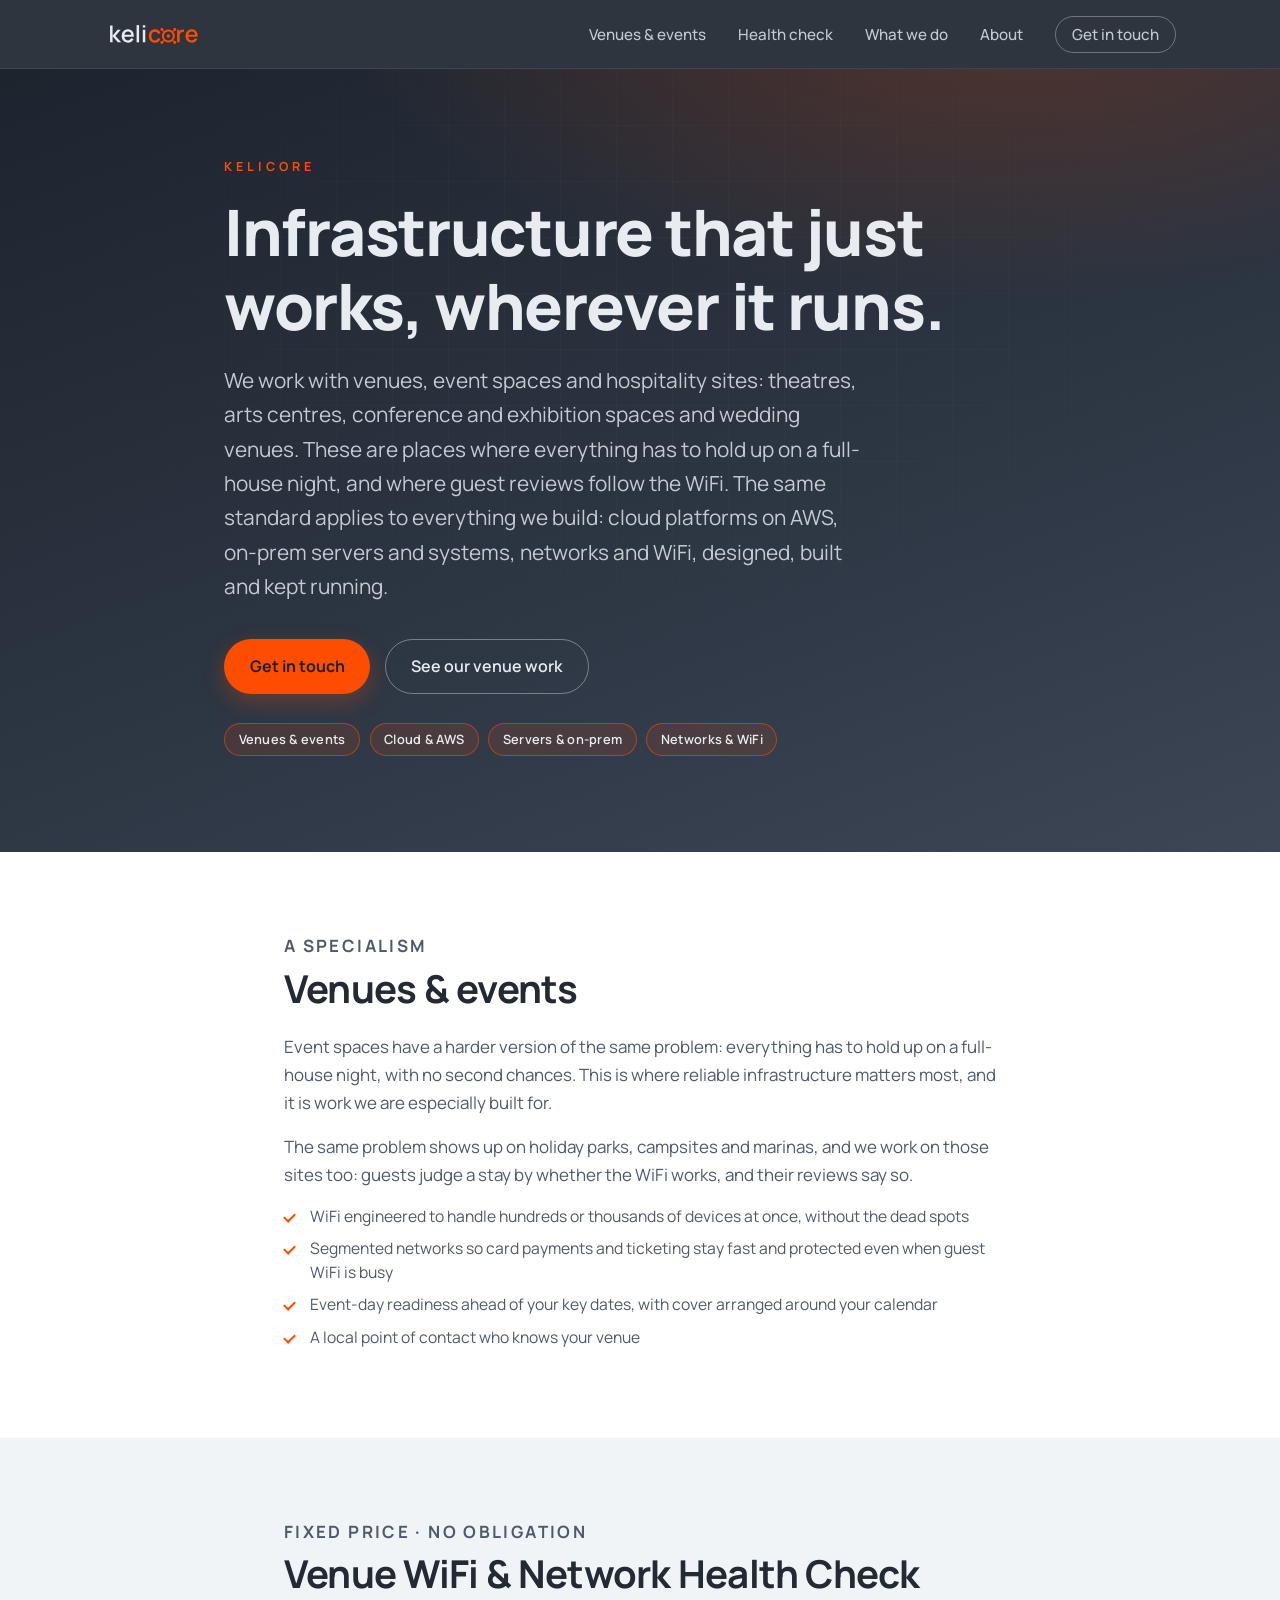
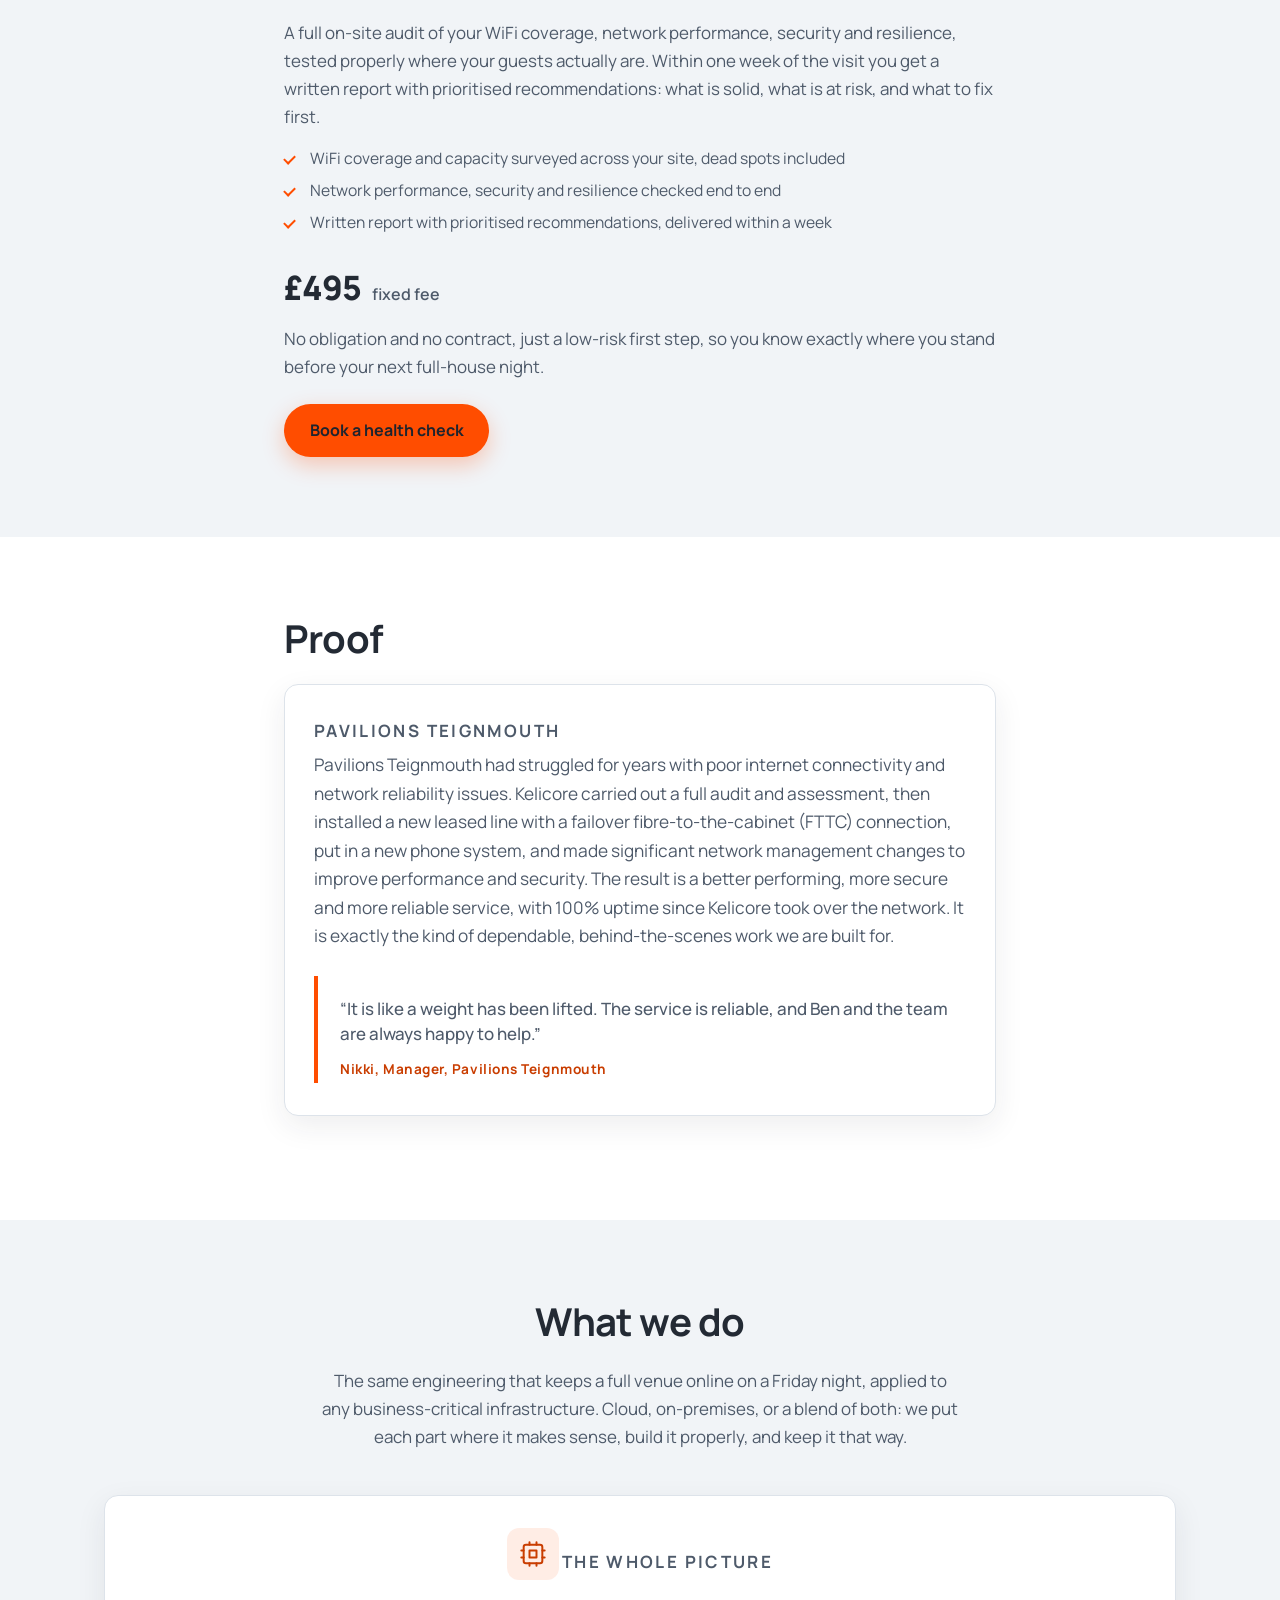
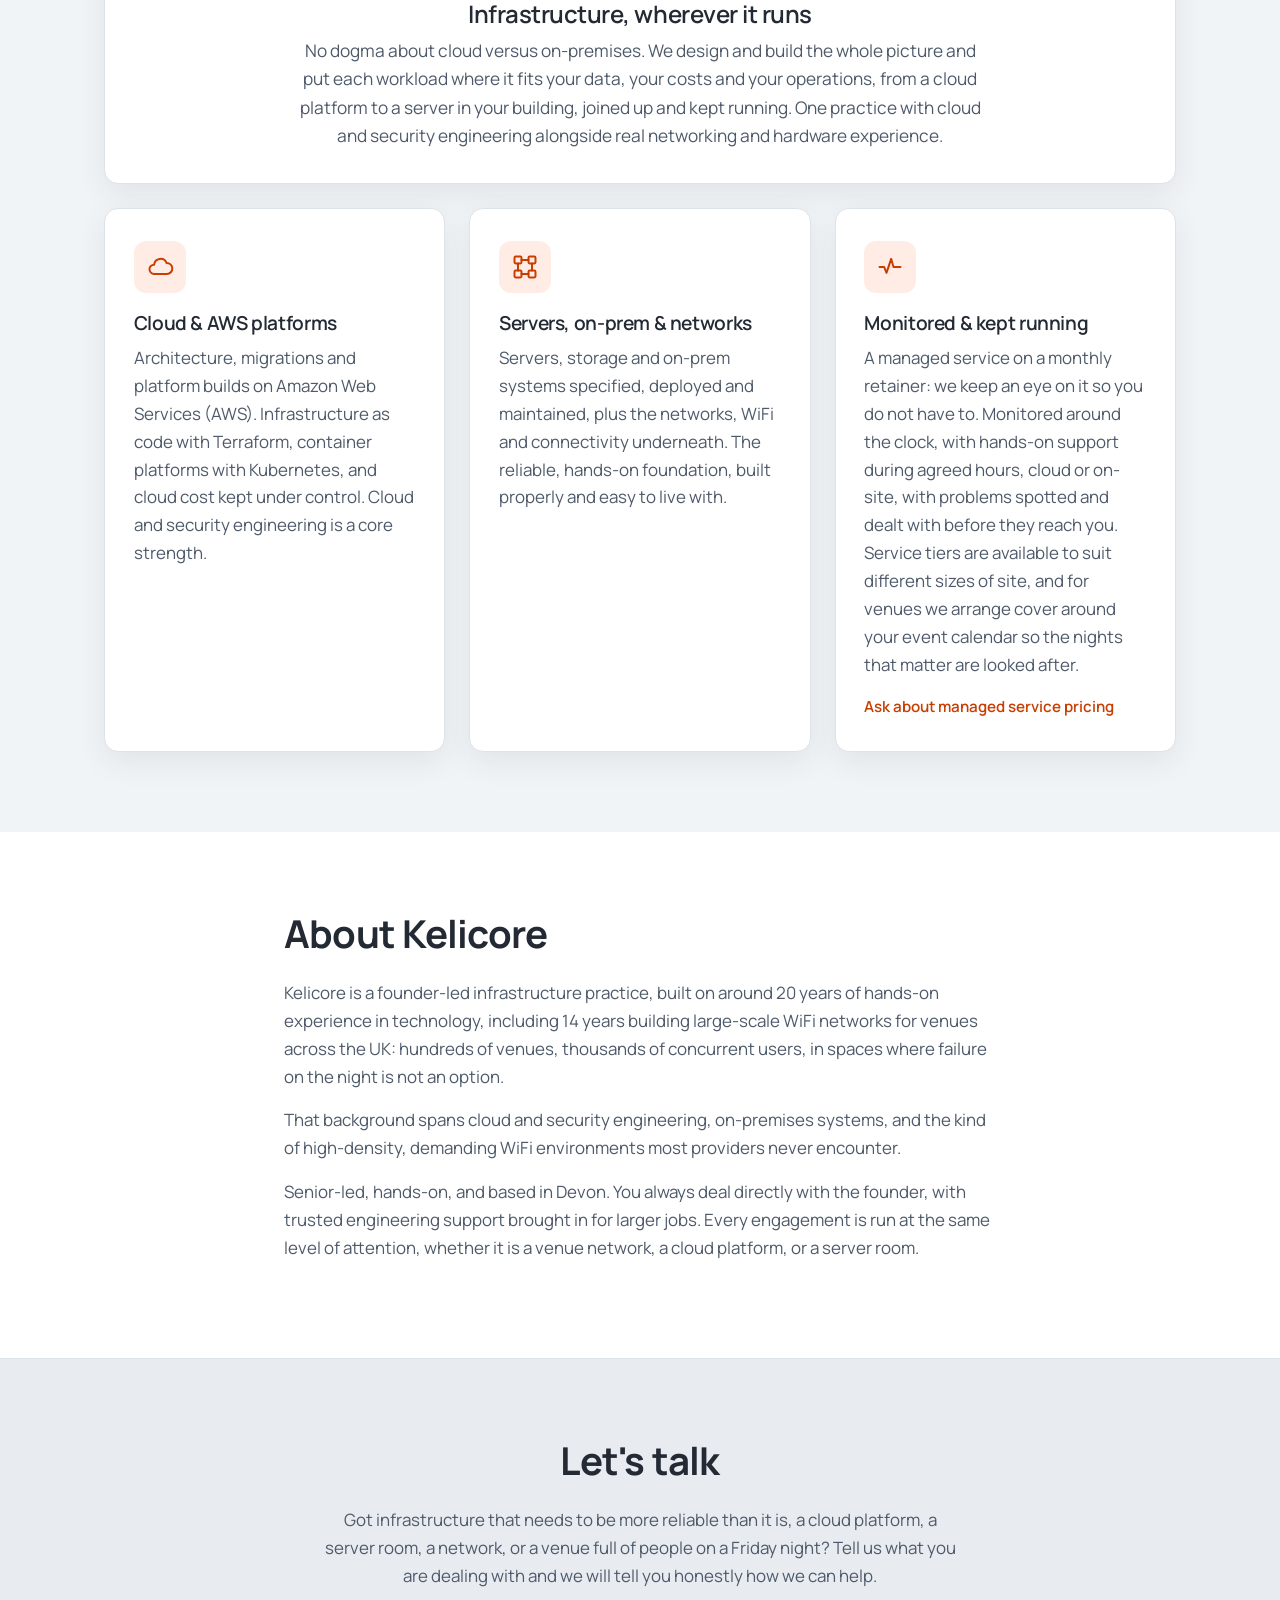
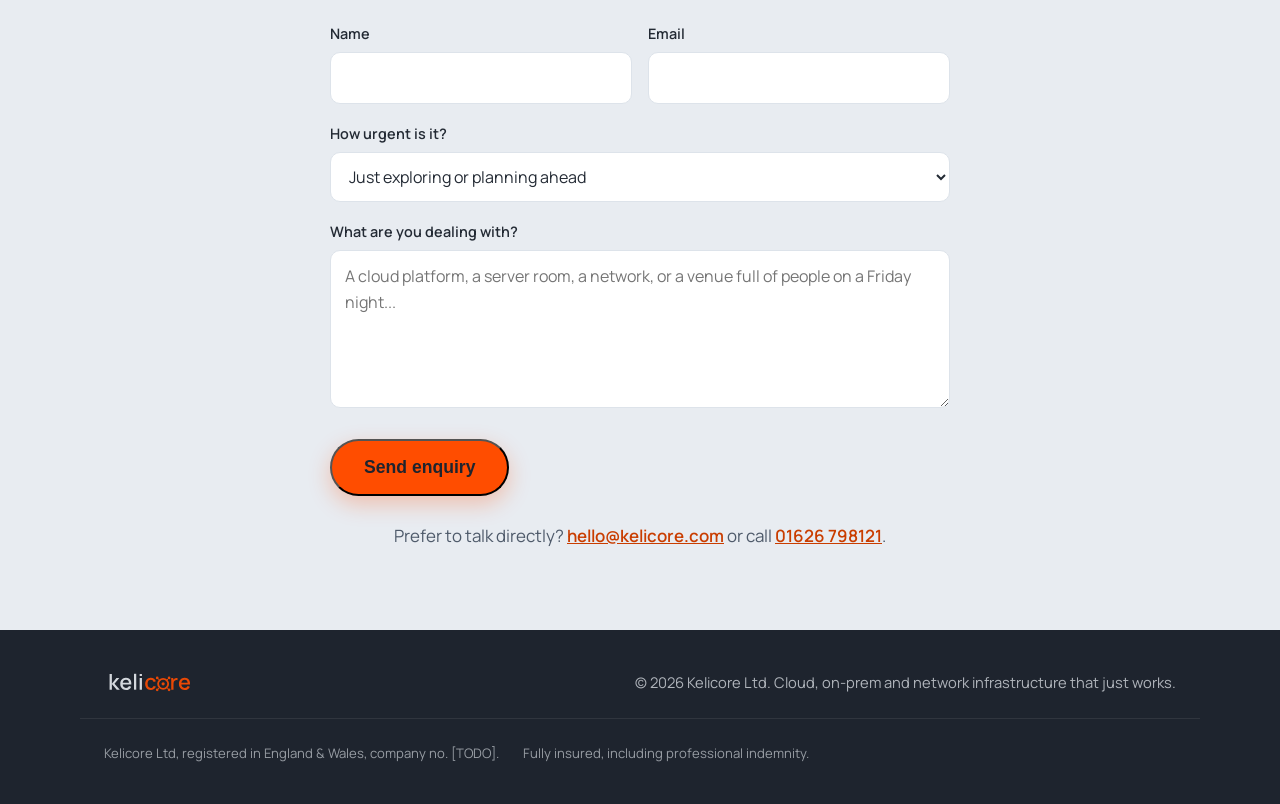
==== index.html @ 75970ab3 "Initial Kelicore site: rebranded port of cloudifinity.com Co-Authored-By: Claude Fable 5 <noreply@an" ====
<!DOCTYPE html>
<html lang="en">
<head>
  <meta charset="UTF-8">
  <meta name="viewport" content="width=device-width, initial-scale=1.0">
  <title>Kelicore | Infrastructure that just works</title>
  <meta name="description" content="Kelicore specialises in infrastructure for venues and event spaces. WiFi and networks that hold up on a full-house night. Fixed-price venue health check, £495. Cloud, AWS, on-prem and networks for any business. South West England.">

  <link rel="icon" href="favicon.ico" sizes="48x48">
  <link rel="icon" href="favicon-32.png" type="image/png" sizes="32x32">
  <link rel="icon" type="image/svg+xml" href="favicon.svg">
  <link rel="apple-touch-icon" href="apple-touch-icon-180.png">
  <link rel="canonical" href="https://kelicore.com/">

  <!-- Open Graph -->
  <meta property="og:type" content="website">
  <meta property="og:title" content="Kelicore | Infrastructure that just works">
  <meta property="og:description" content="Kelicore specialises in infrastructure for venues and event spaces. WiFi and networks that hold up on a full-house night. Fixed-price venue health check, £495. Cloud, AWS, on-prem and networks for any business. South West England.">
  <meta property="og:url" content="https://kelicore.com/">
  <meta property="og:image" content="https://kelicore.com/assets/og-image.png">
  <meta name="twitter:card" content="summary_large_image">
  <meta name="twitter:description" content="Kelicore specialises in infrastructure for venues and event spaces. WiFi and networks that hold up on a full-house night. Fixed-price venue health check, £495. Cloud, AWS, on-prem and networks for any business. South West England.">

  <!-- Fonts: Manrope is the brand typeface -->
  <link rel="preconnect" href="https://fonts.googleapis.com">
  <link rel="preconnect" href="https://fonts.gstatic.com" crossorigin>
  <link href="https://fonts.googleapis.com/css2?family=Manrope:wght@400;500;600;700;800&display=swap" rel="stylesheet">

  <link rel="stylesheet" href="styles.css">

  <!-- Structured data: helps search engines understand the business, its
       location, services and the Pavilions Teignmouth reference. -->
  <script type="application/ld+json">
  {
    "@context": "https://schema.org",
    "@type": "ProfessionalService",
    "@id": "https://kelicore.com/#business",
    "name": "Kelicore Ltd",
    "alternateName": "Kelicore",
    "url": "https://kelicore.com/",
    "logo": "https://kelicore.com/assets/logo-light-bg.svg",
    "image": "https://kelicore.com/assets/og-image.png",
    "description": "Independent, founder-led infrastructure practice specialising in venues and event spaces. The same engineering applied to any business-critical environment: cloud, AWS, on-premises, networks and WiFi.",
    "email": "hello@kelicore.com",
    "telephone": "+44 1626 798121",
    "address": {
      "@type": "PostalAddress",
      "addressRegion": "Devon",
      "addressCountry": "GB"
    },
    "areaServed": {
      "@type": "Place",
      "name": "South West England"
    },
    "knowsAbout": [
      "Venue and event infrastructure",
      "Amazon Web Services (AWS)",
      "Cloud infrastructure",
      "On-premises servers and systems",
      "Networks and WiFi",
      "Infrastructure monitoring"
    ],
    "hasOfferCatalog": {
      "@type": "OfferCatalog",
      "name": "Infrastructure services",
      "itemListElement": [
        { "@type": "Offer", "itemOffered": { "@type": "Service", "name": "Venue & event infrastructure" } },
        { "@type": "Offer", "price": "495", "priceCurrency": "GBP", "itemOffered": { "@type": "Service", "name": "Venue WiFi & Network Health Check" } },
        { "@type": "Offer", "itemOffered": { "@type": "Service", "name": "Cloud & AWS platforms" } },
        { "@type": "Offer", "itemOffered": { "@type": "Service", "name": "Servers, on-prem & networks" } },
        { "@type": "Offer", "itemOffered": { "@type": "Service", "name": "Monitoring & managed support" } }
      ]
    },
    "review": {
      "@type": "Review",
      "reviewBody": "It is like a weight has been lifted. The service is reliable, and Ben and the team are always happy to help.",
      "author": { "@type": "Person", "name": "Nikki" },
      "publisher": { "@type": "Organization", "name": "Pavilions Teignmouth" }
    }
  }
  </script>
</head>
<body>

  <header class="site-header" id="top">
    <nav class="nav container" aria-label="Primary">
      <a class="nav__brand" href="#top" aria-label="Kelicore home">
        <img src="assets/logo-dark-bg.svg" alt="Kelicore" class="nav__logo">
      </a>
      <button class="nav__toggle" aria-expanded="false" aria-controls="nav-menu" aria-label="Toggle menu">
        <span></span><span></span><span></span>
      </button>
      <ul class="nav__menu" id="nav-menu">
        <li><a href="#venues">Venues &amp; events</a></li>
        <li><a href="#healthcheck">Health check</a></li>
        <li><a href="#services">What we do</a></li>
        <li><a href="#about">About</a></li>
        <li><a href="#contact" class="nav__cta">Get in touch</a></li>
      </ul>
    </nav>
  </header>

  <main>

    <!-- Hero -->
    <section class="hero">
      <div class="hero__inner container">
        <p class="hero__eyebrow">Kelicore</p>
        <h1 class="hero__title">Infrastructure that just works, wherever it runs.</h1>
        <p class="hero__subtitle">
          We work with venues, event spaces and hospitality sites: theatres,
          arts centres, conference and exhibition spaces and wedding venues.
          These are places where everything has to hold up on a full-house
          night, and where guest reviews follow the WiFi. The same standard
          applies to everything we build: cloud platforms on AWS, on-prem
          servers and systems, networks and WiFi, designed, built and kept
          running.
        </p>
        <!-- TODO: BOOKING_URL: replace the primary CTA href with a booking link if you want one. Falls back to mailto for now. -->
        <div class="hero__actions">
          <a class="btn btn--primary" href="mailto:hello@kelicore.com?subject=Infrastructure%20enquiry">Get in touch</a>
          <a class="btn btn--ghost" href="#venues">See our venue work</a>
        </div>
        <ul class="hero__chips" aria-label="What we do">
          <li class="chip">Venues &amp; events</li>
          <li class="chip">Cloud &amp; AWS</li>
          <li class="chip">Servers &amp; on-prem</li>
          <li class="chip">Networks &amp; WiFi</li>
        </ul>
      </div>
    </section>

    <!-- Venues & events: a specialism -->
    <section class="section" id="venues">
      <div class="container section__narrow">
        <p class="card__tag">A specialism</p>
        <h2 class="section__title">Venues &amp; events</h2>
        <p>
          Event spaces have a harder version of the same problem: everything has
          to hold up on a full-house night, with no second chances. This is
          where reliable infrastructure matters most, and it is work we are
          especially built for.
        </p>
        <p>
          The same problem shows up on holiday parks, campsites and marinas,
          and we work on those sites too: guests judge a stay by whether the
          WiFi works, and their reviews say so.
        </p>
        <ul class="tier__list">
          <li>WiFi engineered to handle hundreds or thousands of devices at once, without the dead spots</li>
          <li>Segmented networks so card payments and ticketing stay fast and protected even when guest WiFi is busy</li>
          <li>Event-day readiness ahead of your key dates, with cover arranged around your calendar</li>
          <li>A local point of contact who knows your venue</li>
        </ul>
      </div>
    </section>

    <!-- Health check: fixed-price entry offer -->
    <section class="section section--tint" id="healthcheck">
      <div class="container section__narrow">
        <p class="card__tag">Fixed price &middot; No obligation</p>
        <h2 class="section__title">Venue WiFi &amp; Network Health Check</h2>
        <p>
          A full on-site audit of your WiFi coverage, network performance,
          security and resilience, tested properly where your guests actually
          are. Within one week of the visit you get a written report with
          prioritised recommendations: what is solid, what is at risk, and what
          to fix first.
        </p>
        <ul class="tier__list">
          <li>WiFi coverage and capacity surveyed across your site, dead spots included</li>
          <li>Network performance, security and resilience checked end to end</li>
          <li>Written report with prioritised recommendations, delivered within a week</li>
        </ul>
        <p class="healthcheck__price">&pound;495 <span>fixed fee</span></p>
        <p>
          No obligation and no contract, just a low-risk first step, so you
          know exactly where you stand before your next full-house night.
        </p>
        <a class="btn btn--primary" href="#contact" data-prefill="healthcheck">Book a health check</a>
      </div>
    </section>

    <!-- Proof -->
    <section class="section" id="proof">
      <div class="container section__narrow">
        <h2 class="section__title">Proof</h2>
        <article class="card card--feature">
          <p class="card__tag">Pavilions Teignmouth</p>
          <p class="card__body">
            Pavilions Teignmouth had struggled for years with poor internet
            connectivity and network reliability issues. Kelicore carried out
            a full audit and assessment, then installed a new leased line with a
            failover fibre-to-the-cabinet (FTTC) connection, put in a new phone
            system, and made significant network management changes to improve
            performance and security. The result is a better performing, more
            secure and more reliable service, with 100% uptime since
            Kelicore took over the network. It is exactly the kind of
            dependable, behind-the-scenes work we are built for.
          </p>
          <blockquote class="quote">
            <p class="quote__text">
              &ldquo;It is like a weight has been lifted. The service is reliable,
              and Ben and the team are always happy to help.&rdquo;
            </p>
            <footer class="quote__cite">Nikki, Manager, Pavilions Teignmouth</footer>
          </blockquote>
        </article>
      </div>
    </section>

    <!-- What we do -->
    <section class="section section--tint" id="services">
      <div class="container">
        <h2 class="section__title section__title--center">What we do</h2>
        <p class="section__lead">
          The same engineering that keeps a full venue online on a Friday night,
          applied to any business-critical infrastructure. Cloud, on-premises, or
          a blend of both: we put each part where it makes sense, build it
          properly, and keep it that way.
        </p>

        <article class="card card--feature">
          <div class="card__icon" aria-hidden="true">
            <svg viewBox="0 0 24 24" fill="none" stroke="currentColor" stroke-width="1.7" stroke-linecap="round" stroke-linejoin="round"><rect x="4" y="4" width="16" height="16" rx="2"/><path d="M9 9h6v6H9z"/><path d="M9 2v2M15 2v2M9 20v2M15 20v2M2 9h2M2 15h2M20 9h2M20 15h2"/></svg>
          </div>
          <p class="card__tag">The whole picture</p>
          <h3 class="card__title">Infrastructure, wherever it runs</h3>
          <p class="card__body">
            No dogma about cloud versus on-premises. We design and build the whole
            picture and put each workload where it fits your data, your costs and
            your operations, from a cloud platform to a server in your building,
            joined up and kept running. One practice with cloud and security
            engineering alongside real networking and hardware experience.
          </p>
        </article>

        <div class="cards cards--three">
          <article class="card">
            <div class="card__icon" aria-hidden="true">
              <svg viewBox="0 0 24 24" fill="none" stroke="currentColor" stroke-width="1.7" stroke-linecap="round" stroke-linejoin="round"><path d="M7 18a4 4 0 0 1 0-8 5.5 5.5 0 0 1 10.6-1.5A3.75 3.75 0 0 1 18 18H7Z"/></svg>
            </div>
            <h3 class="card__title">Cloud &amp; AWS platforms</h3>
            <p class="card__body">
              Architecture, migrations and platform builds on Amazon Web Services
              (AWS). Infrastructure as code with Terraform, container platforms
              with Kubernetes, and cloud cost kept under control. Cloud and
              security engineering is a core strength.
            </p>
          </article>

          <article class="card">
            <div class="card__icon" aria-hidden="true">
              <svg viewBox="0 0 24 24" fill="none" stroke="currentColor" stroke-width="1.7" stroke-linecap="round" stroke-linejoin="round"><rect x="3" y="3" width="6" height="6" rx="1"/><rect x="15" y="15" width="6" height="6" rx="1"/><rect x="15" y="3" width="6" height="6" rx="1"/><rect x="3" y="15" width="6" height="6" rx="1"/><path d="M9 6h6M6 9v6M18 9v6M9 18h6"/></svg>
            </div>
            <h3 class="card__title">Servers, on-prem &amp; networks</h3>
            <p class="card__body">
              Servers, storage and on-prem systems specified, deployed and
              maintained, plus the networks, WiFi and connectivity
              underneath. The reliable, hands-on foundation, built properly and
              easy to live with.
            </p>
          </article>

          <article class="card">
            <div class="card__icon" aria-hidden="true">
              <svg viewBox="0 0 24 24" fill="none" stroke="currentColor" stroke-width="1.7" stroke-linecap="round" stroke-linejoin="round"><path d="M3 12h4l2 5 4-12 2 7h6"/></svg>
            </div>
            <h3 class="card__title">Monitored &amp; kept running</h3>
            <p class="card__body">
              A managed service on a monthly retainer: we keep an eye on it so
              you do not have to. Monitored around the clock, with hands-on
              support during agreed hours, cloud or on-site, with problems
              spotted and dealt with before they reach you. Service tiers are
              available to suit different sizes of site, and for venues we
              arrange cover around your event calendar so the nights that
              matter are looked after.
            </p>
            <a class="card__link" href="#contact">Ask about managed service pricing</a>
          </article>
        </div>
      </div>
    </section>

    <!-- About -->
    <section class="section" id="about">
      <div class="container section__narrow">
        <h2 class="section__title">About Kelicore</h2>
        <p>
          Kelicore is a founder-led infrastructure practice, built on around
          20 years of hands-on experience in technology, including 14 years
          building large-scale WiFi networks for venues across the UK: hundreds
          of venues, thousands of concurrent users, in spaces where failure on
          the night is not an option.
        </p>
        <p>
          That background spans cloud and security engineering, on-premises
          systems, and the kind of high-density, demanding WiFi environments most
          providers never encounter.
        </p>
        <p>
          Senior-led, hands-on, and based in Devon. You always deal directly
          with the founder, with trusted engineering support brought in for
          larger jobs. Every engagement is run at the same level of attention,
          whether it is a venue network, a cloud platform, or a server room.
        </p>
      </div>
    </section>

    <!-- Contact -->
    <section class="section section--contact" id="contact">
      <div class="container section__narrow section__narrow--center">
        <h2 class="section__title section__title--center">Let's talk</h2>
        <p class="section__lead">
          Got infrastructure that needs to be more reliable than it is, a cloud
          platform, a server room, a network, or a venue full of people on a
          Friday night? Tell us what you are dealing with and we will tell you
          honestly how we can help.
        </p>
        <!-- Web3Forms access key (public by design; it only permits submissions,
             the domain lock in the Web3Forms dashboard prevents abuse). -->
        <!-- TODO: WEB3FORMS_KEY: this key is domain-locked to cloudifinity.com.
             Create a new access key for kelicore.com (or add the domain to the
             existing key) in the Web3Forms dashboard before launch, then
             replace the value below. -->
        <form class="contact-form" action="https://api.web3forms.com/submit" method="POST">
          <input type="hidden" name="access_key" value="3d0f3ae3-8af6-45b0-99b5-92fe1067adc7">
          <input type="hidden" name="subject" value="New enquiry from kelicore.com">
          <input type="hidden" name="from_name" value="Kelicore website">
          <!-- Honeypot: bots fill this, humans never see it -->
          <input type="checkbox" name="botcheck" tabindex="-1" autocomplete="off" style="display:none" aria-hidden="true">

          <div class="form__row">
            <div class="form__field">
              <label for="name">Name</label>
              <input type="text" id="name" name="name" required autocomplete="name">
            </div>
            <div class="form__field">
              <label for="email">Email</label>
              <input type="email" id="email" name="email" required autocomplete="email">
            </div>
          </div>

          <div class="form__field">
            <label for="urgency">How urgent is it?</label>
            <select id="urgency" name="urgency">
              <option>Just exploring or planning ahead</option>
              <option>Something to sort out soon</option>
              <option>Live problem, need help now</option>
            </select>
          </div>

          <div class="form__field">
            <label for="message">What are you dealing with?</label>
            <textarea id="message" name="message" rows="5" required placeholder="A cloud platform, a server room, a network, or a venue full of people on a Friday night..."></textarea>
          </div>

          <button type="submit" class="btn btn--primary btn--lg">Send enquiry</button>
          <p class="form__status" role="status" aria-live="polite"></p>
        </form>

        <!-- Shown in place of the form once a message sends successfully -->
        <div class="form-success" hidden>
          <div class="form-success__icon" aria-hidden="true">
            <svg viewBox="0 0 24 24" fill="none" stroke="currentColor" stroke-width="2" stroke-linecap="round" stroke-linejoin="round"><path d="M20 6 9 17l-5-5"/></svg>
          </div>
          <h3 class="form-success__title">Thanks, message received.</h3>
          <p class="form-success__text">
            Your enquiry is with us and we will get back to you shortly.
            If it cannot wait, call <a href="tel:+441626798121">01626 798121</a>.
          </p>
        </div>

        <p class="contact-alt">
          Prefer to talk directly?
          <a href="mailto:hello@kelicore.com">hello@kelicore.com</a>
          or call <a href="tel:+441626798121">01626 798121</a>.
        </p>
      </div>
    </section>

  </main>

  <footer class="footer">
    <div class="container footer__inner">
      <img src="assets/logo-dark-bg.svg" alt="Kelicore" class="footer__logo">
      <p class="footer__meta">
        &copy; <span id="year">2026</span> Kelicore Ltd. Cloud, on-prem and
        network infrastructure that just works.
      </p>
    </div>
    <div class="container footer__trust">
      <!-- TODO: COMPANY_NUMBER: replace with the Kelicore Ltd company number once registered. -->
      <span>Kelicore Ltd, registered in England &amp; Wales, company no. [TODO].</span>
      <!-- TODO: INSURANCE_WORDING: confirm professional indemnity wording / cover amount. -->
      <span>Fully insured, including professional indemnity.</span>
      <!-- TODO: add a Cyber Essentials line here once the certification is held, e.g. "Cyber Essentials certified." -->
    </div>
  </footer>

  <script>
    // Footer year
    document.getElementById('year').textContent = new Date().getFullYear();

    // Mobile nav toggle
    var toggle = document.querySelector('.nav__toggle');
    var menu = document.getElementById('nav-menu');
    toggle.addEventListener('click', function () {
      var open = menu.classList.toggle('is-open');
      toggle.setAttribute('aria-expanded', String(open));
    });
    // Close menu when a link is tapped (mobile)
    menu.addEventListener('click', function (e) {
      if (e.target.tagName === 'A') {
        menu.classList.remove('is-open');
        toggle.setAttribute('aria-expanded', 'false');
      }
    });

    // Contact form: submit to Web3Forms via fetch so we can show an inline
    // success message. Without JS the form still posts natively and works.
    var form = document.querySelector('.contact-form');
    if (form) {
      // Health check CTA: pre-fill the contact form so the enquiry arrives
      // tagged as a booking. Without JS the button still jumps to the form.
      var prefillLinks = document.querySelectorAll('[data-prefill="healthcheck"]');
      Array.prototype.forEach.call(prefillLinks, function (link) {
        link.addEventListener('click', function () {
          form.querySelector('input[name="subject"]').value = 'Health check booking';
          var message = form.querySelector('#message');
          if (message && !message.value) {
            message.value = 'I would like to book a Venue WiFi & Network Health Check.';
          }
        });
      });

      // Note: do not name this "status". A global "var status" aliases the
      // special window.status property, which coerces to a string and silently
      // discards the element, so no messages would ever show.
      var statusEl = form.querySelector('.form__status');
      var showError = function (msg) {
        statusEl.className = 'form__status is-error';
        statusEl.textContent = msg || 'Something went wrong. Please email hello@kelicore.com.';
      };
      form.addEventListener('submit', function (e) {
        e.preventDefault();
        var submitBtn = form.querySelector('button[type="submit"]');
        submitBtn.disabled = true;
        statusEl.className = 'form__status is-sending';
        statusEl.textContent = 'Sending...';
        fetch('https://api.web3forms.com/submit', {
          method: 'POST',
          headers: { 'Accept': 'application/json' },
          body: new FormData(form)
        })
          .then(function (res) {
            return res.json().then(function (json) { return { ok: res.ok, json: json }; });
          })
          .then(function (r) {
            if (r.ok && r.json && r.json.success) {
              form.reset();
              // Swap the form out for a clear confirmation panel
              form.hidden = true;
              statusEl.textContent = '';
              var success = document.querySelector('.form-success');
              success.hidden = false;
              success.scrollIntoView({ behavior: 'smooth', block: 'center' });
            } else {
              showError(r.json && r.json.message);
            }
          })
          .catch(function () { showError(); })
          .then(function () { submitBtn.disabled = false; });
      });
    }
  </script>

</body>
</html>
---- styles.css ----
/* ==========================================================================
   Kelicore landing page
   Brand palette: orange #FF4D00, slate #3C4655, light #E8ECF1 (see logo bundle)
   ========================================================================== */

:root {
  --accent: #ff4d00;
  /* Darker orange for text and icons on light backgrounds: #FF4D00 on white
     fails WCAG AA for small text, this shade passes. */
  --accent-deep: #c93d00;
  --slate: #3c4655;
  --hero-dark-1: #1e242e;
  --hero-dark-2: #2c3542;
  --hero-dark-3: #3c4655;
  --ink: #232a34;
  --ink-soft: #4e5a6a;
  --off-white: #e8ecf1;
  --white: #ffffff;
  --line: #dde3ea;
  --tint: #f1f4f7;

  --maxw: 1120px;
  --radius: 14px;
  --shadow: 0 10px 30px rgba(35, 42, 52, 0.08);
  --shadow-hover: 0 16px 40px rgba(35, 42, 52, 0.14);

  --font: 'Manrope', -apple-system, BlinkMacSystemFont, 'Segoe UI', Roboto,
    Helvetica, Arial, sans-serif;
}

* { box-sizing: border-box; }

html { scroll-behavior: smooth; }

body {
  margin: 0;
  font-family: var(--font);
  color: var(--ink);
  background: var(--white);
  line-height: 1.65;
  -webkit-font-smoothing: antialiased;
  text-rendering: optimizeLegibility;
}

h1, h2, h3 { line-height: 1.15; margin: 0; letter-spacing: -0.02em; }
p { margin: 0 0 1rem; }
a { color: inherit; }

.container {
  width: 100%;
  max-width: var(--maxw);
  margin: 0 auto;
  padding: 0 1.5rem;
}

/* Accessible focus states */
a:focus-visible,
button:focus-visible,
.btn:focus-visible {
  outline: 3px solid var(--accent);
  outline-offset: 3px;
  border-radius: 6px;
}

/* --------------------------------------------------------------------------
   Header / nav
   -------------------------------------------------------------------------- */
.site-header {
  position: sticky;
  top: 0;
  z-index: 50;
  background: rgba(30, 36, 46, 0.92);
  backdrop-filter: saturate(140%) blur(8px);
  border-bottom: 1px solid rgba(255, 255, 255, 0.08);
}

.nav {
  display: flex;
  align-items: center;
  justify-content: space-between;
  height: 68px;
}

.nav__brand { display: inline-flex; align-items: center; }
.nav__logo { height: 26px; width: auto; display: block; }

.nav__menu {
  list-style: none;
  display: flex;
  align-items: center;
  gap: 2rem;
  margin: 0;
  padding: 0;
}

.nav__menu a {
  text-decoration: none;
  color: rgba(232, 236, 241, 0.82);
  font-weight: 500;
  font-size: 0.95rem;
  transition: color 0.15s ease;
}
.nav__menu a:hover { color: var(--white); }

.nav__cta {
  border: 1px solid rgba(232, 236, 241, 0.35);
  padding: 0.45rem 1rem;
  border-radius: 999px;
}
.nav__cta:hover {
  background: var(--accent);
  color: var(--hero-dark-1) !important;
  border-color: var(--accent);
}

.nav__toggle {
  display: none;
  flex-direction: column;
  justify-content: center;
  gap: 5px;
  width: 42px;
  height: 42px;
  background: none;
  border: 0;
  cursor: pointer;
  padding: 0;
}
.nav__toggle span {
  display: block;
  height: 2px;
  width: 22px;
  margin: 0 auto;
  background: var(--off-white);
  border-radius: 2px;
  transition: transform 0.2s ease, opacity 0.2s ease;
}

/* --------------------------------------------------------------------------
   Hero
   -------------------------------------------------------------------------- */
.hero {
  position: relative;
  color: var(--off-white);
  background:
    radial-gradient(1100px 520px at 78% -10%, rgba(255, 77, 0, 0.22), transparent 60%),
    linear-gradient(160deg, var(--hero-dark-1) 0%, var(--hero-dark-2) 55%, var(--hero-dark-3) 100%);
  overflow: hidden;
}
.hero::after {
  /* subtle engineering-grid texture */
  content: "";
  position: absolute;
  inset: 0;
  background:
    linear-gradient(rgba(255,255,255,0.03) 1px, transparent 1px) 0 0 / 100% 56px,
    linear-gradient(90deg, rgba(255,255,255,0.03) 1px, transparent 1px) 0 0 / 56px 100%;
  -webkit-mask-image: radial-gradient(70% 70% at 50% 30%, #000 0%, transparent 75%);
  mask-image: radial-gradient(70% 70% at 50% 30%, #000 0%, transparent 75%);
  pointer-events: none;
}

.hero__inner {
  position: relative;
  z-index: 1;
  padding: 5.5rem 1.5rem 6rem;
  max-width: 880px;
}

.hero__eyebrow {
  text-transform: uppercase;
  letter-spacing: 0.32em;
  font-size: 0.78rem;
  font-weight: 700;
  color: var(--accent);
  margin: 0 0 1.1rem;
}

.hero__title {
  font-size: clamp(2.2rem, 6vw, 4rem);
  font-weight: 800;
  margin-bottom: 1.3rem;
}

.hero__subtitle {
  font-size: clamp(1.05rem, 2.2vw, 1.3rem);
  color: rgba(232, 236, 241, 0.82);
  max-width: 640px;
  margin-bottom: 2.2rem;
}

.hero__actions { display: flex; flex-wrap: wrap; gap: 0.9rem; }
.hero__actions--center { justify-content: center; }

/* Chips under the hero CTA */
.hero__chips {
  list-style: none;
  display: flex;
  flex-wrap: wrap;
  gap: 0.6rem;
  margin: 1.8rem 0 0;
  padding: 0;
}
.chip {
  font-size: 0.8rem;
  font-weight: 600;
  letter-spacing: 0.02em;
  color: var(--off-white);
  padding: 0.32rem 0.85rem;
  border: 1px solid rgba(255, 77, 0, 0.55);
  border-radius: 999px;
  background: rgba(255, 77, 0, 0.12);
}

/* --------------------------------------------------------------------------
   Buttons
   -------------------------------------------------------------------------- */
.btn {
  display: inline-flex;
  align-items: center;
  justify-content: center;
  font-weight: 600;
  font-size: 1rem;
  text-decoration: none;
  padding: 0.85rem 1.6rem;
  border-radius: 999px;
  transition: transform 0.15s ease, background 0.15s ease, box-shadow 0.15s ease;
  cursor: pointer;
}
.btn--primary {
  /* Dark slate text on brand orange: white-on-orange fails WCAG AA */
  background: var(--accent);
  color: var(--hero-dark-1);
  font-weight: 700;
  box-shadow: 0 8px 22px rgba(255, 77, 0, 0.28);
}
.btn--primary:hover { transform: translateY(-2px); background: #ff6322; box-shadow: 0 12px 28px rgba(255, 77, 0, 0.34); }
.btn--ghost {
  background: transparent;
  color: var(--off-white);
  border: 1px solid rgba(232, 236, 241, 0.4);
}
.btn--ghost:hover { background: rgba(232, 236, 241, 0.1); transform: translateY(-2px); }
.btn--lg { padding: 1rem 2rem; font-size: 1.1rem; }

/* --------------------------------------------------------------------------
   Sections
   -------------------------------------------------------------------------- */
.section { padding: 5rem 0; }
.section--tint { background: var(--tint); }

.section__narrow { max-width: 760px; }
.section__narrow--center { margin-inline: auto; text-align: center; }

.section__title {
  font-size: clamp(1.7rem, 3.6vw, 2.4rem);
  font-weight: 700;
  margin-bottom: 1.4rem;
}
.section__title--center { text-align: center; }

.section__lead {
  font-size: 1.15rem;
  color: var(--ink-soft);
  max-width: 640px;
  margin: 0 auto 2.8rem;
  text-align: center;
}

.section p { color: var(--ink-soft); font-size: 1.06rem; }
.section__narrow p { color: var(--ink-soft); }

/* --------------------------------------------------------------------------
   Service cards
   -------------------------------------------------------------------------- */
.cards {
  display: grid;
  grid-template-columns: repeat(2, 1fr);
  gap: 1.5rem;
}
.cards--three { grid-template-columns: repeat(3, 1fr); }

/* Featured lead card */
.card--feature {
  margin-bottom: 1.5rem;
  padding: 2.4rem 2.2rem;
  border-top: 4px solid var(--accent);
}
.card--feature .card__title { font-size: 1.5rem; }
.card--feature .card__body { font-size: 1.08rem; max-width: 62ch; }

/* The services feature card is full-width, so centre its content, otherwise the
   width-capped body sits against the left edge and leaves a lopsided empty gap. */
#services .card--feature { text-align: center; }
#services .card--feature .card__body { margin-inline: auto; }

.card__tag {
  display: inline-block;
  margin: 0 0 0.4rem;
  font-size: 0.72rem;
  font-weight: 700;
  letter-spacing: 0.14em;
  text-transform: uppercase;
  color: var(--accent-deep);
}

.card {
  background: var(--white);
  border: 1px solid var(--line);
  border-radius: var(--radius);
  padding: 2rem 1.8rem;
  box-shadow: var(--shadow);
  transition: transform 0.18s ease, box-shadow 0.18s ease, border-color 0.18s ease;
}
.card:hover {
  transform: translateY(-4px);
  box-shadow: var(--shadow-hover);
  border-color: var(--accent);
}

.card__icon {
  width: 52px;
  height: 52px;
  display: inline-flex;
  align-items: center;
  justify-content: center;
  border-radius: 12px;
  background: rgba(255, 77, 0, 0.1);
  color: var(--accent-deep);
  margin-bottom: 1.2rem;
}
.card__icon svg { width: 28px; height: 28px; }

.card__title { font-size: 1.2rem; font-weight: 600; margin-bottom: 0.6rem; }
.card__body { color: var(--ink-soft); font-size: 1rem; margin: 0; }

/* Testimonial pull-quote, e.g. inside the Pavilions proof card. */
.quote {
  margin: 1.6rem 0 0;
  padding: 1.2rem 0 0.2rem 1.4rem;
  border-left: 4px solid var(--accent);
}
.quote__text {
  margin: 0 0 0.7rem;
  font-size: 1.18rem;
  line-height: 1.5;
  font-weight: 500;
  color: var(--ink);
}
.quote__cite {
  font-size: 0.85rem;
  font-weight: 700;
  letter-spacing: 0.04em;
  color: var(--accent-deep);
}

.card__link {
  display: inline-block;
  margin-top: 0.9rem;
  color: var(--accent-deep);
  font-weight: 600;
  font-size: 0.95rem;
  text-decoration: none;
}
.card__link:hover { text-decoration: underline; }

/* Recommended tier: same accent treatment as the feature card */
.card--recommended { border-top: 4px solid var(--accent); }

/* Managed tier checklists */
.tier__list {
  list-style: none;
  margin: 1rem 0 0;
  padding: 0;
}
.tier__list li {
  position: relative;
  padding-left: 1.6rem;
  margin-bottom: 0.55rem;
  color: var(--ink-soft);
  font-size: 0.98rem;
  line-height: 1.5;
}
.tier__list li::before {
  content: "";
  position: absolute;
  left: 0;
  top: 0.5rem;
  width: 0.55rem;
  height: 0.3rem;
  border-left: 2px solid var(--accent);
  border-bottom: 2px solid var(--accent);
  transform: rotate(-45deg);
}
.managed__note {
  text-align: center;
  margin: 2rem 0 0;
  font-size: 0.95rem;
  color: var(--ink-soft);
}

/* --------------------------------------------------------------------------
   Health check: fixed-price entry offer
   -------------------------------------------------------------------------- */
/* The id keeps this ahead of the generic `.section p` colour/size rules */
#healthcheck .healthcheck__price {
  font-size: 2.1rem;
  font-weight: 800;
  letter-spacing: -0.02em;
  margin: 1.6rem 0 0.6rem;
  color: var(--ink);
}
.healthcheck__price span {
  font-size: 1rem;
  font-weight: 600;
  letter-spacing: 0;
  color: var(--ink-soft);
  margin-left: 0.3rem;
}
#healthcheck .btn--primary { margin-top: 0.4rem; }

/* --------------------------------------------------------------------------
   Contact
   -------------------------------------------------------------------------- */
.section--contact { background: var(--off-white); border-top: 1px solid var(--line); }
.section--contact .section__lead { margin-bottom: 2rem; }
/* Ghost button sits on a light background here, so darken it for contrast */
.section--contact .btn--ghost {
  color: var(--ink);
  border-color: rgba(35, 42, 52, 0.25);
}
.section--contact .btn--ghost:hover { background: rgba(35, 42, 52, 0.06); }

/* Contact form */
.contact-form {
  text-align: left;
  max-width: 620px;
  margin: 0 auto;
}
.form__row {
  display: flex;
  gap: 1rem;
}
.form__row .form__field { flex: 1; }
.form__field { margin-bottom: 1.1rem; }
.form__field label {
  display: block;
  margin-bottom: 0.4rem;
  font-size: 0.9rem;
  font-weight: 600;
  color: var(--ink);
}
.form__field input,
.form__field select,
.form__field textarea {
  width: 100%;
  padding: 0.75rem 0.9rem;
  font: inherit;
  color: var(--ink);
  background: var(--white);
  border: 1px solid var(--line);
  border-radius: 10px;
  transition: border-color 0.15s ease, box-shadow 0.15s ease;
}
.form__field textarea { resize: vertical; }
.form__field input:focus,
.form__field select:focus,
.form__field textarea:focus {
  outline: none;
  border-color: var(--accent);
  box-shadow: 0 0 0 3px rgba(255, 77, 0, 0.18);
}
.contact-form .btn { margin-top: 0.4rem; }
.form__status {
  margin: 1rem 0 0;
  font-size: 0.95rem;
  font-weight: 500;
}
.form__status:empty { display: none; }
.form__status.is-success { color: #1f7a4d; }
.form__status.is-error { color: #b3261e; }
.form__status.is-sending { color: var(--ink-soft); }
/* Confirmation panel shown after a successful submit */
.form-success {
  max-width: 620px;
  margin: 0 auto;
  padding: 2.4rem 2rem;
  text-align: center;
  background: var(--white);
  border: 1px solid var(--line);
  border-radius: var(--radius);
  box-shadow: var(--shadow);
}
.form-success__icon {
  width: 60px;
  height: 60px;
  margin: 0 auto 1.1rem;
  display: inline-flex;
  align-items: center;
  justify-content: center;
  border-radius: 50%;
  background: rgba(31, 122, 77, 0.12);
  color: #1f7a4d;
}
.form-success__icon svg { width: 32px; height: 32px; }
.form-success__title { font-size: 1.35rem; font-weight: 700; margin: 0 0 0.5rem; }
.form-success__text {
  margin: 0;
  color: var(--ink-soft);
  font-size: 1.02rem;
  line-height: 1.55;
}
.form-success__text a { color: var(--accent-deep); font-weight: 600; }

.contact-alt {
  margin: 1.6rem 0 0;
  font-size: 0.95rem;
  color: var(--ink-soft);
}
.contact-alt a { color: var(--accent-deep); font-weight: 600; }

@media (max-width: 560px) {
  .form__row { flex-direction: column; gap: 0; }
}

/* --------------------------------------------------------------------------
   Footer
   -------------------------------------------------------------------------- */
.footer {
  background: var(--hero-dark-1);
  color: rgba(232, 236, 241, 0.72);
  padding: 2.5rem 0;
}
.footer__inner {
  display: flex;
  align-items: center;
  justify-content: space-between;
  gap: 1rem;
  flex-wrap: wrap;
}
.footer__logo { height: 24px; width: auto; opacity: 0.9; }
.footer__meta { margin: 0; font-size: 0.92rem; }

/* Trust signals */
.footer__trust {
  margin-top: 1.5rem;
  padding-top: 1.5rem;
  border-top: 1px solid rgba(255, 255, 255, 0.08);
  display: flex;
  flex-wrap: wrap;
  gap: 0.4rem 1.5rem;
  font-size: 0.82rem;
  color: rgba(232, 236, 241, 0.6);
  line-height: 1.6;
}

/* --------------------------------------------------------------------------
   Responsive
   -------------------------------------------------------------------------- */
@media (max-width: 760px) {
  .nav__toggle { display: flex; }

  .nav__menu {
    position: absolute;
    top: 68px;
    left: 0;
    right: 0;
    flex-direction: column;
    align-items: stretch;
    gap: 0;
    background: var(--hero-dark-1);
    border-bottom: 1px solid rgba(255, 255, 255, 0.08);
    padding: 0.5rem 1.5rem 1rem;
    transform: translateY(-12px);
    opacity: 0;
    pointer-events: none;
    transition: opacity 0.18s ease, transform 0.18s ease;
  }
  .nav__menu.is-open { transform: translateY(0); opacity: 1; pointer-events: auto; }
  .nav__menu li { padding: 0.35rem 0; }
  .nav__menu a { display: block; padding: 0.5rem 0; }
  .nav__cta { display: inline-block; text-align: center; margin-top: 0.4rem; }

  .cards,
  .cards--three { grid-template-columns: 1fr; }

  .hero__inner { padding: 4rem 1.5rem 4.5rem; }
  .section { padding: 3.5rem 0; }

  .footer__inner { flex-direction: column; text-align: center; }
  .footer__trust { justify-content: center; text-align: center; }
}

@media (prefers-reduced-motion: reduce) {
  html { scroll-behavior: auto; }
  * { transition: none !important; }
}
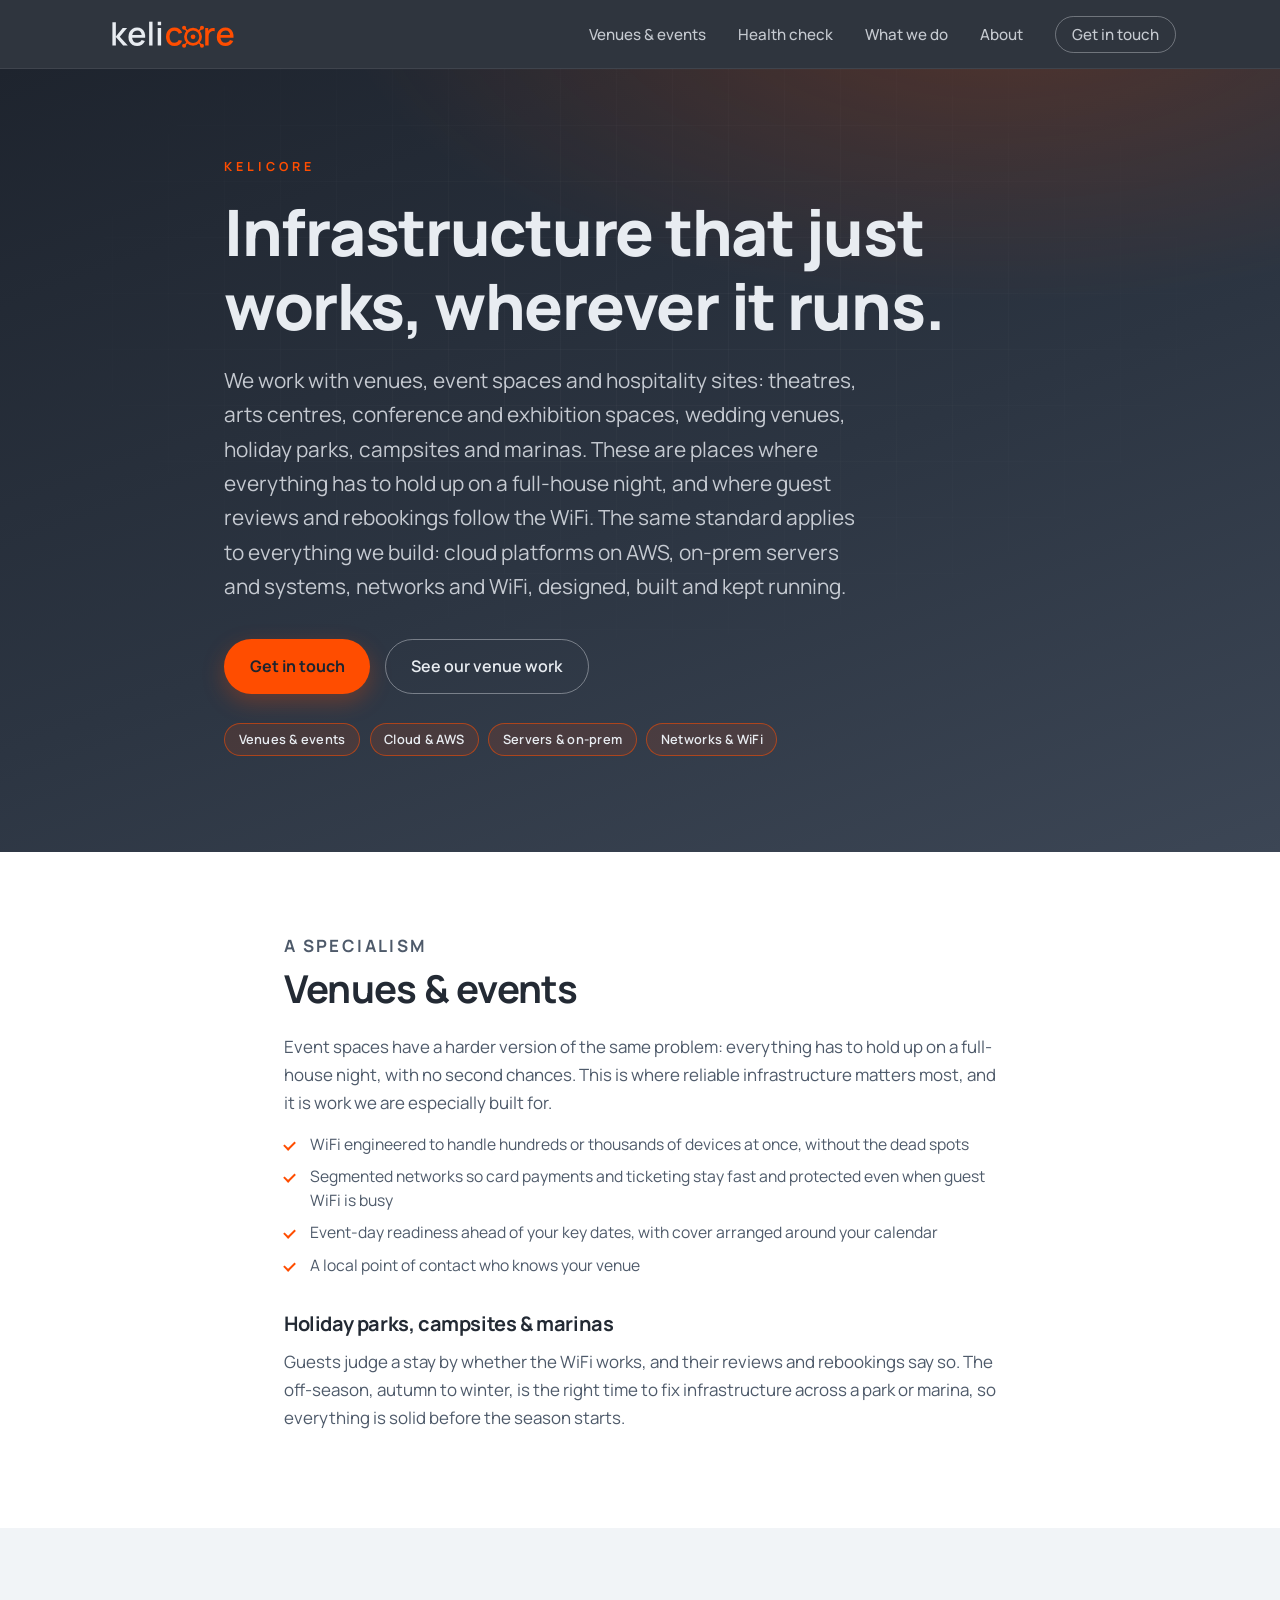
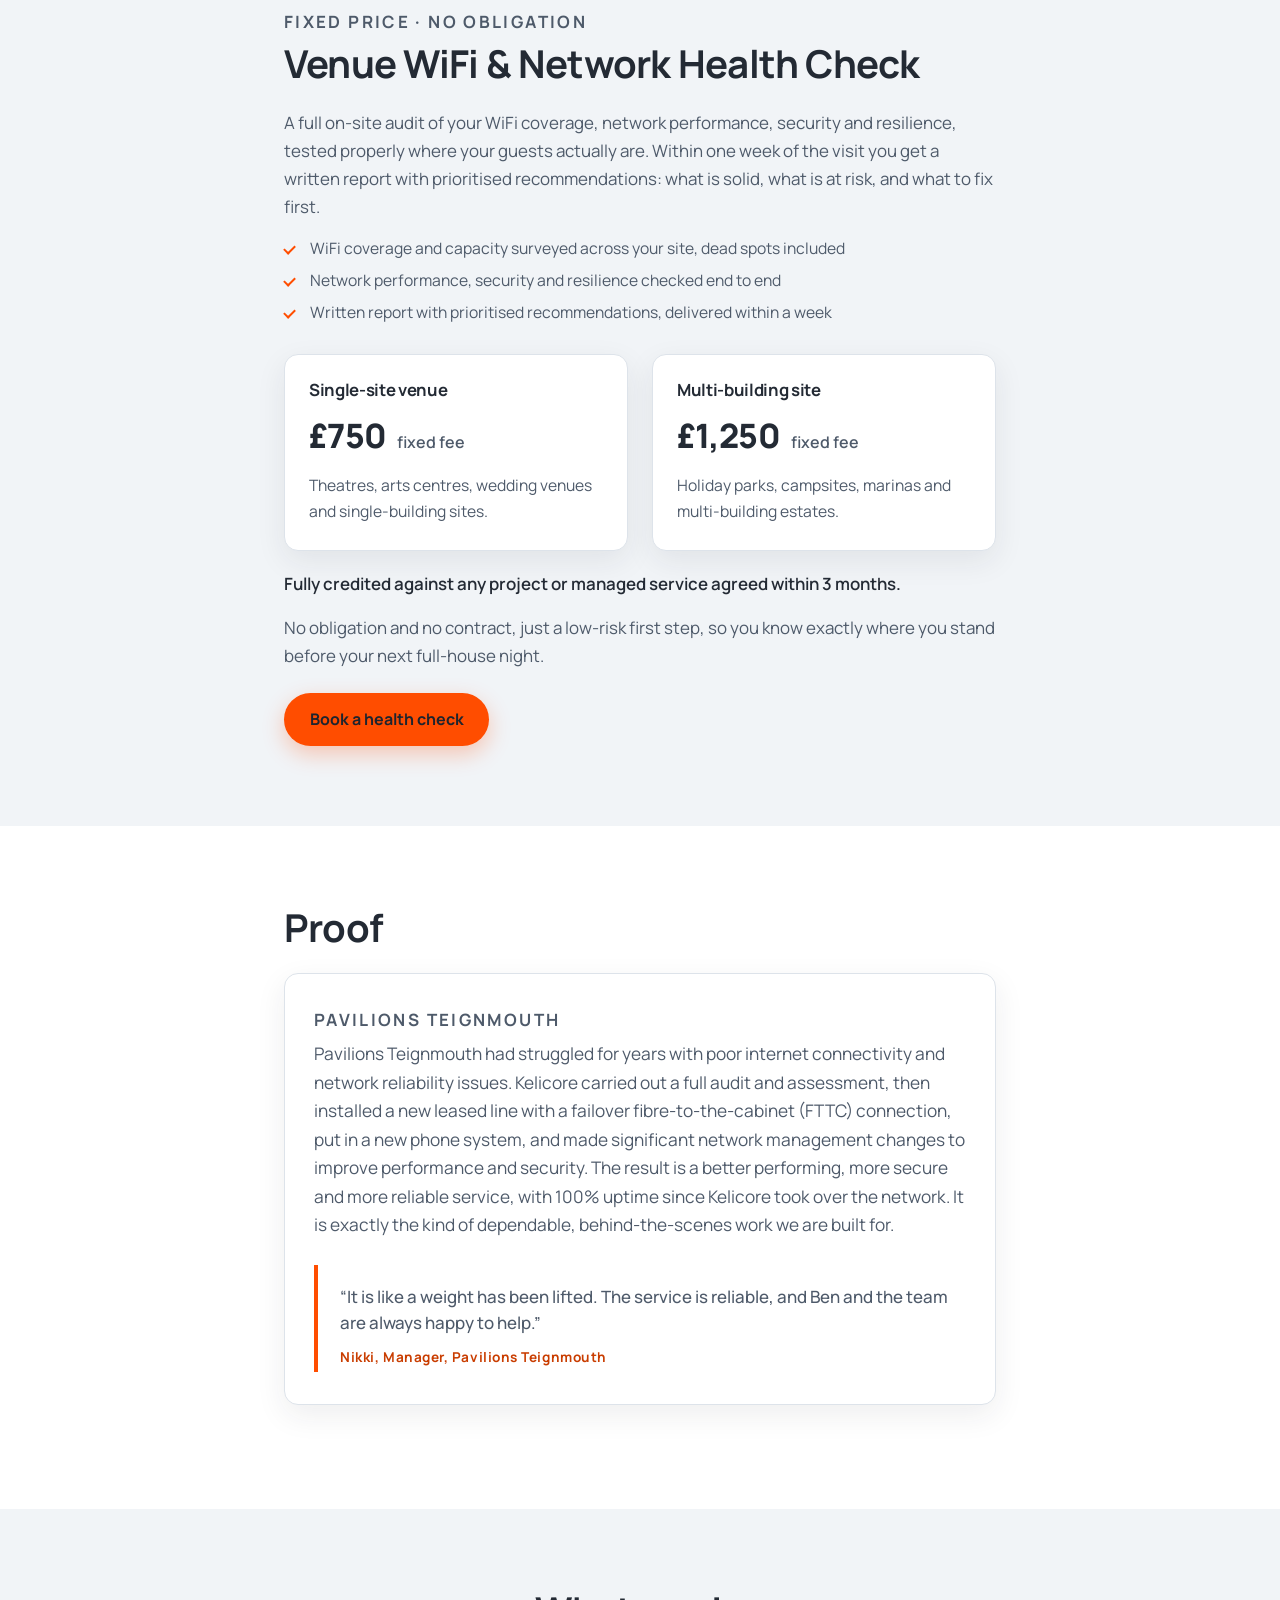
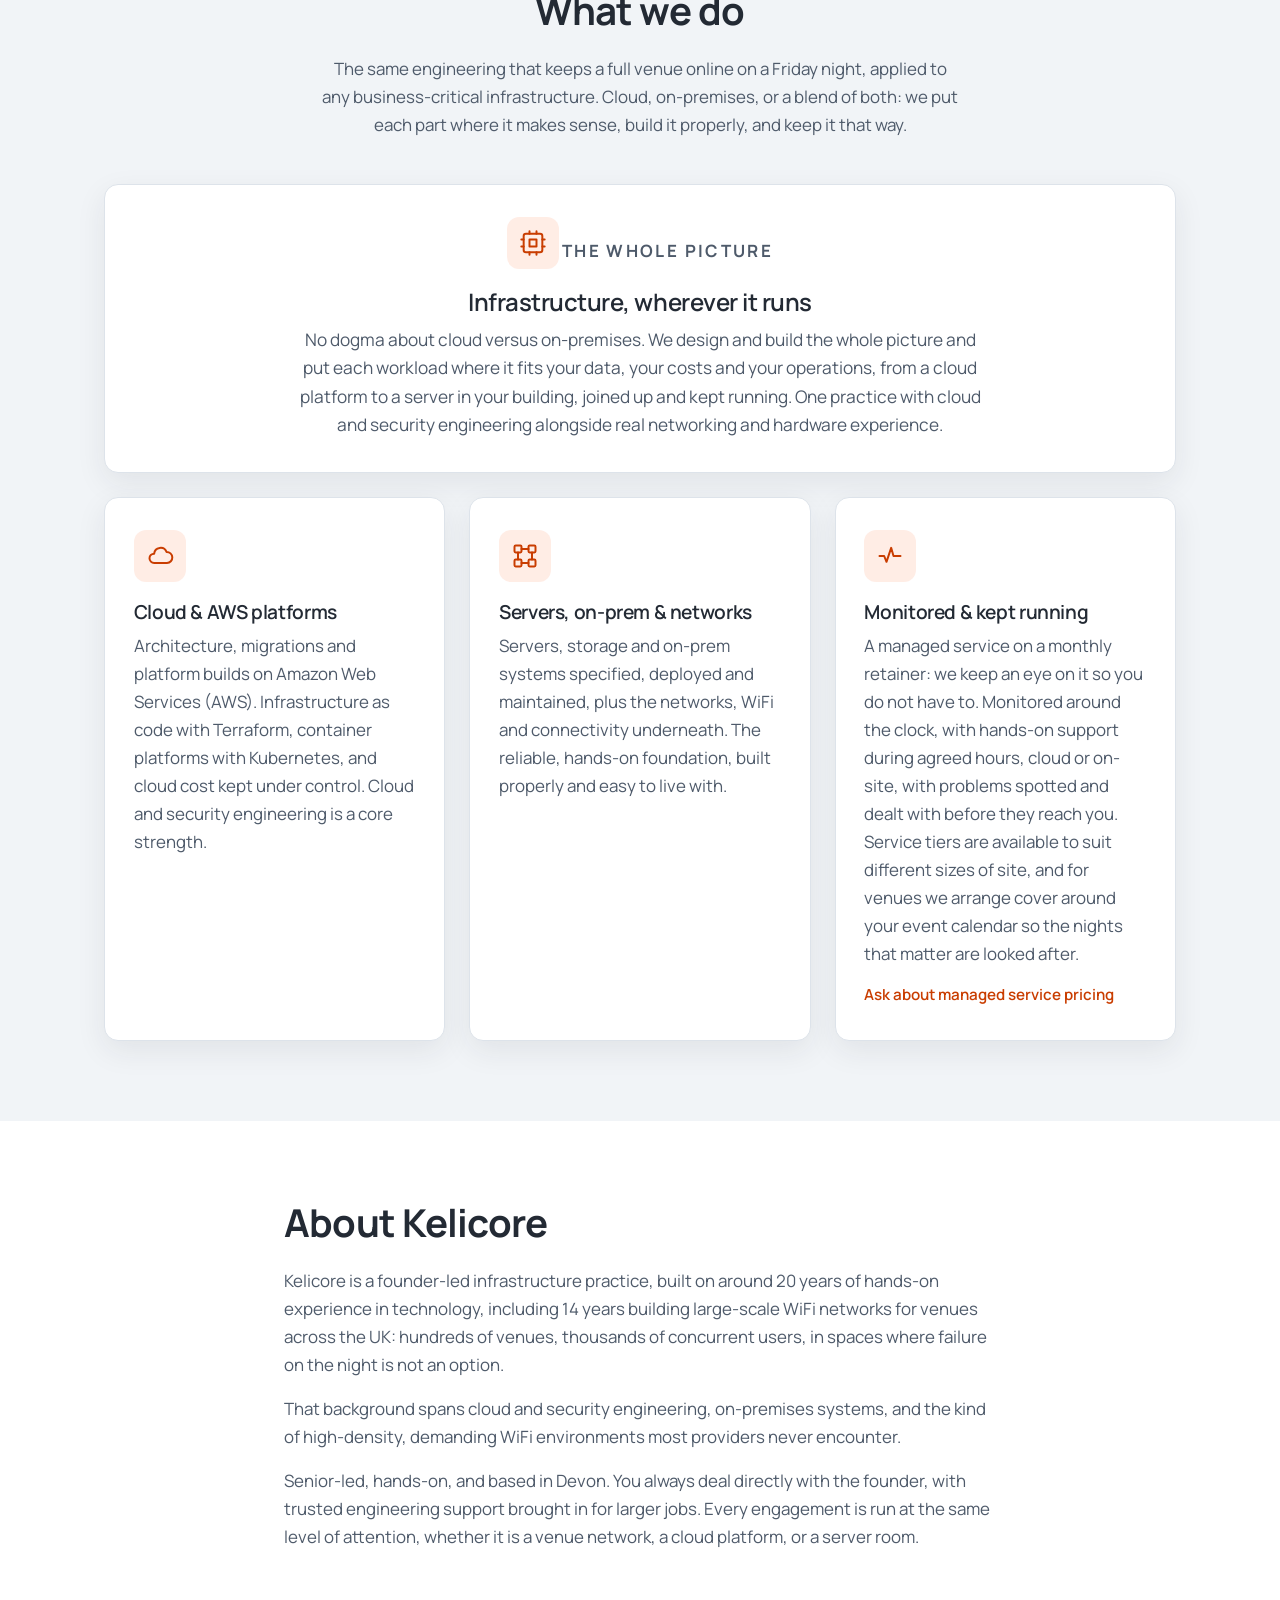
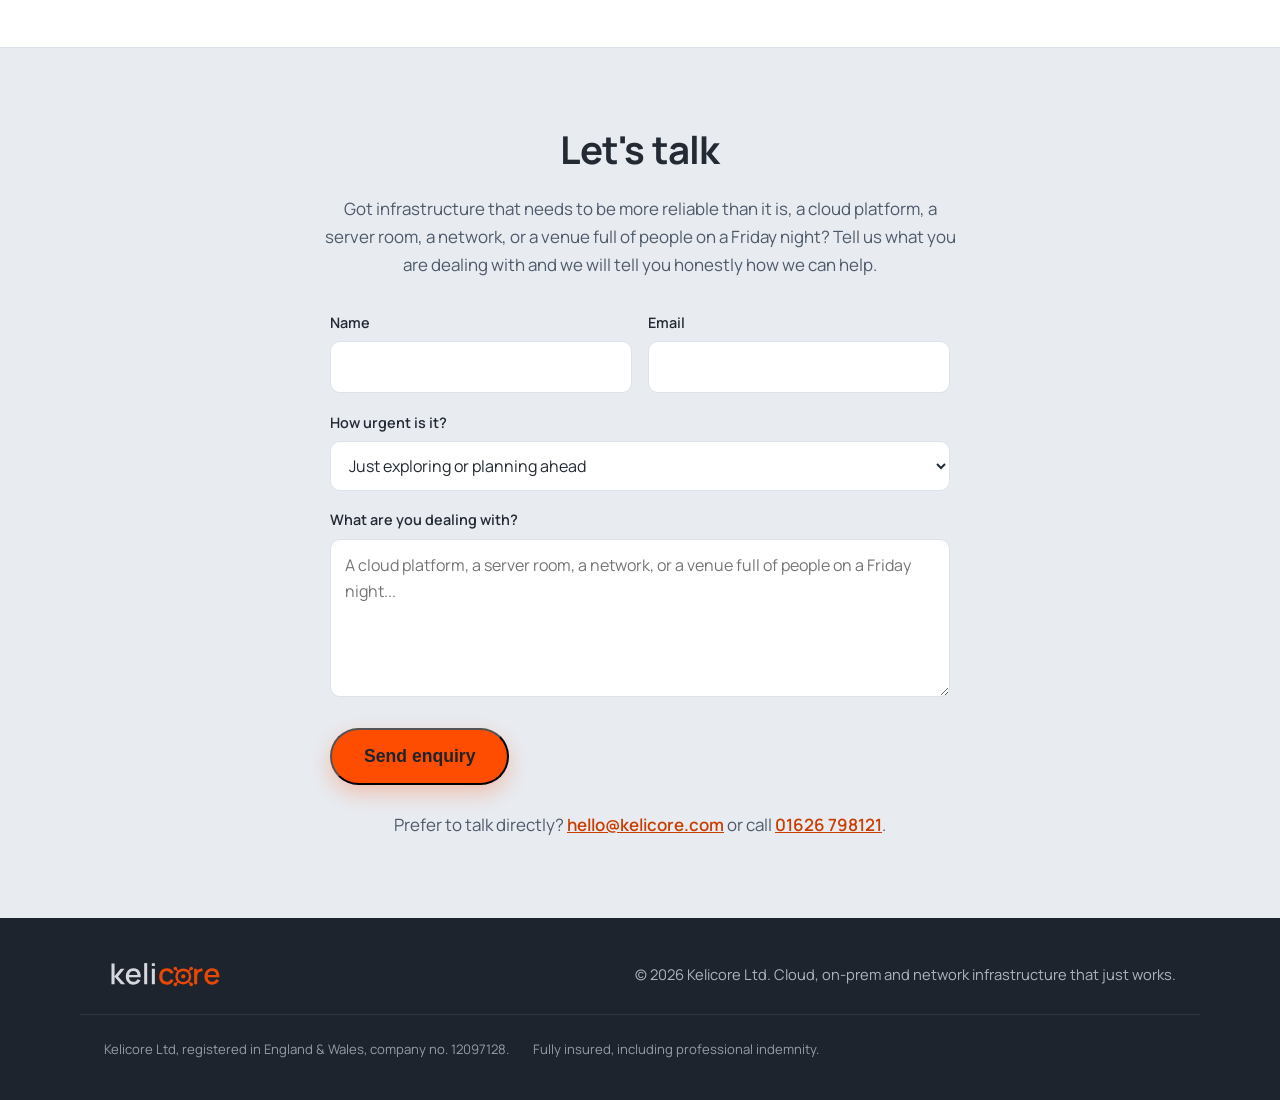
==== commit 418e424c: "updates" ====
--- a/index.html
+++ b/index.html
@@ -4,7 +4,7 @@
   <meta charset="UTF-8">
   <meta name="viewport" content="width=device-width, initial-scale=1.0">
   <title>Kelicore | Infrastructure that just works</title>
-  <meta name="description" content="Kelicore specialises in infrastructure for venues and event spaces. WiFi and networks that hold up on a full-house night. Fixed-price venue health check, £495. Cloud, AWS, on-prem and networks for any business. South West England.">
+  <meta name="description" content="Kelicore specialises in infrastructure for venues, event spaces, holiday parks and marinas. WiFi and networks that hold up on a full-house night. Fixed-price health checks from £750. Cloud, AWS, on-prem and networks for any business. South West England.">
 
   <link rel="icon" href="favicon.ico" sizes="48x48">
   <link rel="icon" href="favicon-32.png" type="image/png" sizes="32x32">
@@ -15,11 +15,11 @@
   <!-- Open Graph -->
   <meta property="og:type" content="website">
   <meta property="og:title" content="Kelicore | Infrastructure that just works">
-  <meta property="og:description" content="Kelicore specialises in infrastructure for venues and event spaces. WiFi and networks that hold up on a full-house night. Fixed-price venue health check, £495. Cloud, AWS, on-prem and networks for any business. South West England.">
+  <meta property="og:description" content="Kelicore specialises in infrastructure for venues, event spaces, holiday parks and marinas. WiFi and networks that hold up on a full-house night. Fixed-price health checks from £750. Cloud, AWS, on-prem and networks for any business. South West England.">
   <meta property="og:url" content="https://kelicore.com/">
   <meta property="og:image" content="https://kelicore.com/assets/og-image.png">
   <meta name="twitter:card" content="summary_large_image">
-  <meta name="twitter:description" content="Kelicore specialises in infrastructure for venues and event spaces. WiFi and networks that hold up on a full-house night. Fixed-price venue health check, £495. Cloud, AWS, on-prem and networks for any business. South West England.">
+  <meta name="twitter:description" content="Kelicore specialises in infrastructure for venues, event spaces, holiday parks and marinas. WiFi and networks that hold up on a full-house night. Fixed-price health checks from £750. Cloud, AWS, on-prem and networks for any business. South West England.">
 
   <!-- Fonts: Manrope is the brand typeface -->
   <link rel="preconnect" href="https://fonts.googleapis.com">
@@ -40,7 +40,7 @@
     "url": "https://kelicore.com/",
     "logo": "https://kelicore.com/assets/logo-light-bg.svg",
     "image": "https://kelicore.com/assets/og-image.png",
-    "description": "Independent, founder-led infrastructure practice specialising in venues and event spaces. The same engineering applied to any business-critical environment: cloud, AWS, on-premises, networks and WiFi.",
+    "description": "Independent, founder-led infrastructure practice specialising in venues, event spaces, holiday parks and marinas. The same engineering applied to any business-critical environment: cloud, AWS, on-premises, networks and WiFi.",
     "email": "hello@kelicore.com",
     "telephone": "+44 1626 798121",
     "address": {
@@ -65,7 +65,8 @@
       "name": "Infrastructure services",
       "itemListElement": [
         { "@type": "Offer", "itemOffered": { "@type": "Service", "name": "Venue & event infrastructure" } },
-        { "@type": "Offer", "price": "495", "priceCurrency": "GBP", "itemOffered": { "@type": "Service", "name": "Venue WiFi & Network Health Check" } },
+        { "@type": "Offer", "price": "750", "priceCurrency": "GBP", "itemOffered": { "@type": "Service", "name": "Venue WiFi & Network Health Check — single-site venue" } },
+        { "@type": "Offer", "price": "1250", "priceCurrency": "GBP", "itemOffered": { "@type": "Service", "name": "Venue WiFi & Network Health Check — multi-building site" } },
         { "@type": "Offer", "itemOffered": { "@type": "Service", "name": "Cloud & AWS platforms" } },
         { "@type": "Offer", "itemOffered": { "@type": "Service", "name": "Servers, on-prem & networks" } },
         { "@type": "Offer", "itemOffered": { "@type": "Service", "name": "Monitoring & managed support" } }
@@ -109,9 +110,10 @@
         <h1 class="hero__title">Infrastructure that just works, wherever it runs.</h1>
         <p class="hero__subtitle">
           We work with venues, event spaces and hospitality sites: theatres,
-          arts centres, conference and exhibition spaces and wedding venues.
-          These are places where everything has to hold up on a full-house
-          night, and where guest reviews follow the WiFi. The same standard
+          arts centres, conference and exhibition spaces, wedding venues,
+          holiday parks, campsites and marinas. These are places where
+          everything has to hold up on a full-house night, and where guest
+          reviews and rebookings follow the WiFi. The same standard
           applies to everything we build: cloud platforms on AWS, on-prem
           servers and systems, networks and WiFi, designed, built and kept
           running.
@@ -141,17 +143,19 @@
           where reliable infrastructure matters most, and it is work we are
           especially built for.
         </p>
-        <p>
-          The same problem shows up on holiday parks, campsites and marinas,
-          and we work on those sites too: guests judge a stay by whether the
-          WiFi works, and their reviews say so.
-        </p>
         <ul class="tier__list">
           <li>WiFi engineered to handle hundreds or thousands of devices at once, without the dead spots</li>
           <li>Segmented networks so card payments and ticketing stay fast and protected even when guest WiFi is busy</li>
           <li>Event-day readiness ahead of your key dates, with cover arranged around your calendar</li>
           <li>A local point of contact who knows your venue</li>
         </ul>
+        <h3 class="section__subtitle">Holiday parks, campsites &amp; marinas</h3>
+        <p>
+          Guests judge a stay by whether the WiFi works, and their reviews and
+          rebookings say so. The off-season, autumn to winter, is the right
+          time to fix infrastructure across a park or marina, so everything is
+          solid before the season starts.
+        </p>
       </div>
     </section>
 
@@ -172,7 +176,22 @@
           <li>Network performance, security and resilience checked end to end</li>
           <li>Written report with prioritised recommendations, delivered within a week</li>
         </ul>
-        <p class="healthcheck__price">&pound;495 <span>fixed fee</span></p>
+        <div class="healthcheck__tiers">
+          <div class="healthcheck__tier">
+            <h3 class="healthcheck__tier-title">Single-site venue</h3>
+            <p class="healthcheck__price">&pound;750 <span>fixed fee</span></p>
+            <p class="healthcheck__tier-body">Theatres, arts centres, wedding venues and single-building sites.</p>
+          </div>
+          <div class="healthcheck__tier">
+            <h3 class="healthcheck__tier-title">Multi-building site</h3>
+            <p class="healthcheck__price">&pound;1,250 <span>fixed fee</span></p>
+            <p class="healthcheck__tier-body">Holiday parks, campsites, marinas and multi-building estates.</p>
+          </div>
+        </div>
+        <p class="healthcheck__credit">
+          Fully credited against any project or managed service agreed within
+          3 months.
+        </p>
         <p>
           No obligation and no contract, just a low-risk first step, so you
           know exactly where you stand before your next full-house night.
@@ -390,8 +409,7 @@
       </p>
     </div>
     <div class="container footer__trust">
-      <!-- TODO: COMPANY_NUMBER: replace with the Kelicore Ltd company number once registered. -->
-      <span>Kelicore Ltd, registered in England &amp; Wales, company no. [TODO].</span>
+      <span>Kelicore Ltd, registered in England &amp; Wales, company no. 12097128.</span>
       <!-- TODO: INSURANCE_WORDING: confirm professional indemnity wording / cover amount. -->
       <span>Fully insured, including professional indemnity.</span>
       <!-- TODO: add a Cyber Essentials line here once the certification is held, e.g. "Cyber Essentials certified." -->
--- a/styles.css
+++ b/styles.css
@@ -82,7 +82,7 @@
 }
 
 .nav__brand { display: inline-flex; align-items: center; }
-.nav__logo { height: 26px; width: auto; display: block; }
+.nav__logo { height: 36px; width: auto; display: block; }
 
 .nav__menu {
   list-style: none;
@@ -258,6 +258,12 @@
 }
 .section__title--center { text-align: center; }
 
+.section__subtitle {
+  font-size: 1.25rem;
+  font-weight: 700;
+  margin: 2.2rem 0 0.8rem;
+}
+
 .section__lead {
   font-size: 1.15rem;
   color: var(--ink-soft);
@@ -401,12 +407,32 @@
 /* --------------------------------------------------------------------------
    Health check: fixed-price entry offer
    -------------------------------------------------------------------------- */
+.healthcheck__tiers {
+  display: grid;
+  grid-template-columns: repeat(2, 1fr);
+  gap: 1.5rem;
+  margin: 1.8rem 0 1.2rem;
+}
+.healthcheck__tier {
+  background: var(--white);
+  border: 1px solid var(--line);
+  border-radius: var(--radius);
+  padding: 1.6rem 1.5rem;
+  box-shadow: var(--shadow);
+}
+.healthcheck__tier-title {
+  font-size: 1.05rem;
+  font-weight: 700;
+  margin: 0;
+}
+#healthcheck .healthcheck__tier-body { font-size: 0.98rem; margin: 0; }
+#healthcheck .healthcheck__credit { font-weight: 600; color: var(--ink); }
 /* The id keeps this ahead of the generic `.section p` colour/size rules */
 #healthcheck .healthcheck__price {
   font-size: 2.1rem;
   font-weight: 800;
   letter-spacing: -0.02em;
-  margin: 1.6rem 0 0.6rem;
+  margin: 0.5rem 0 0.6rem;
   color: var(--ink);
 }
 .healthcheck__price span {
@@ -537,7 +563,7 @@
   gap: 1rem;
   flex-wrap: wrap;
 }
-.footer__logo { height: 24px; width: auto; opacity: 0.9; }
+.footer__logo { height: 32px; width: auto; opacity: 0.9; }
 .footer__meta { margin: 0; font-size: 0.92rem; }
 
 /* Trust signals */
@@ -583,6 +609,8 @@
   .cards,
   .cards--three { grid-template-columns: 1fr; }
 
+  .healthcheck__tiers { grid-template-columns: 1fr; }
+
   .hero__inner { padding: 4rem 1.5rem 4.5rem; }
   .section { padding: 3.5rem 0; }
 
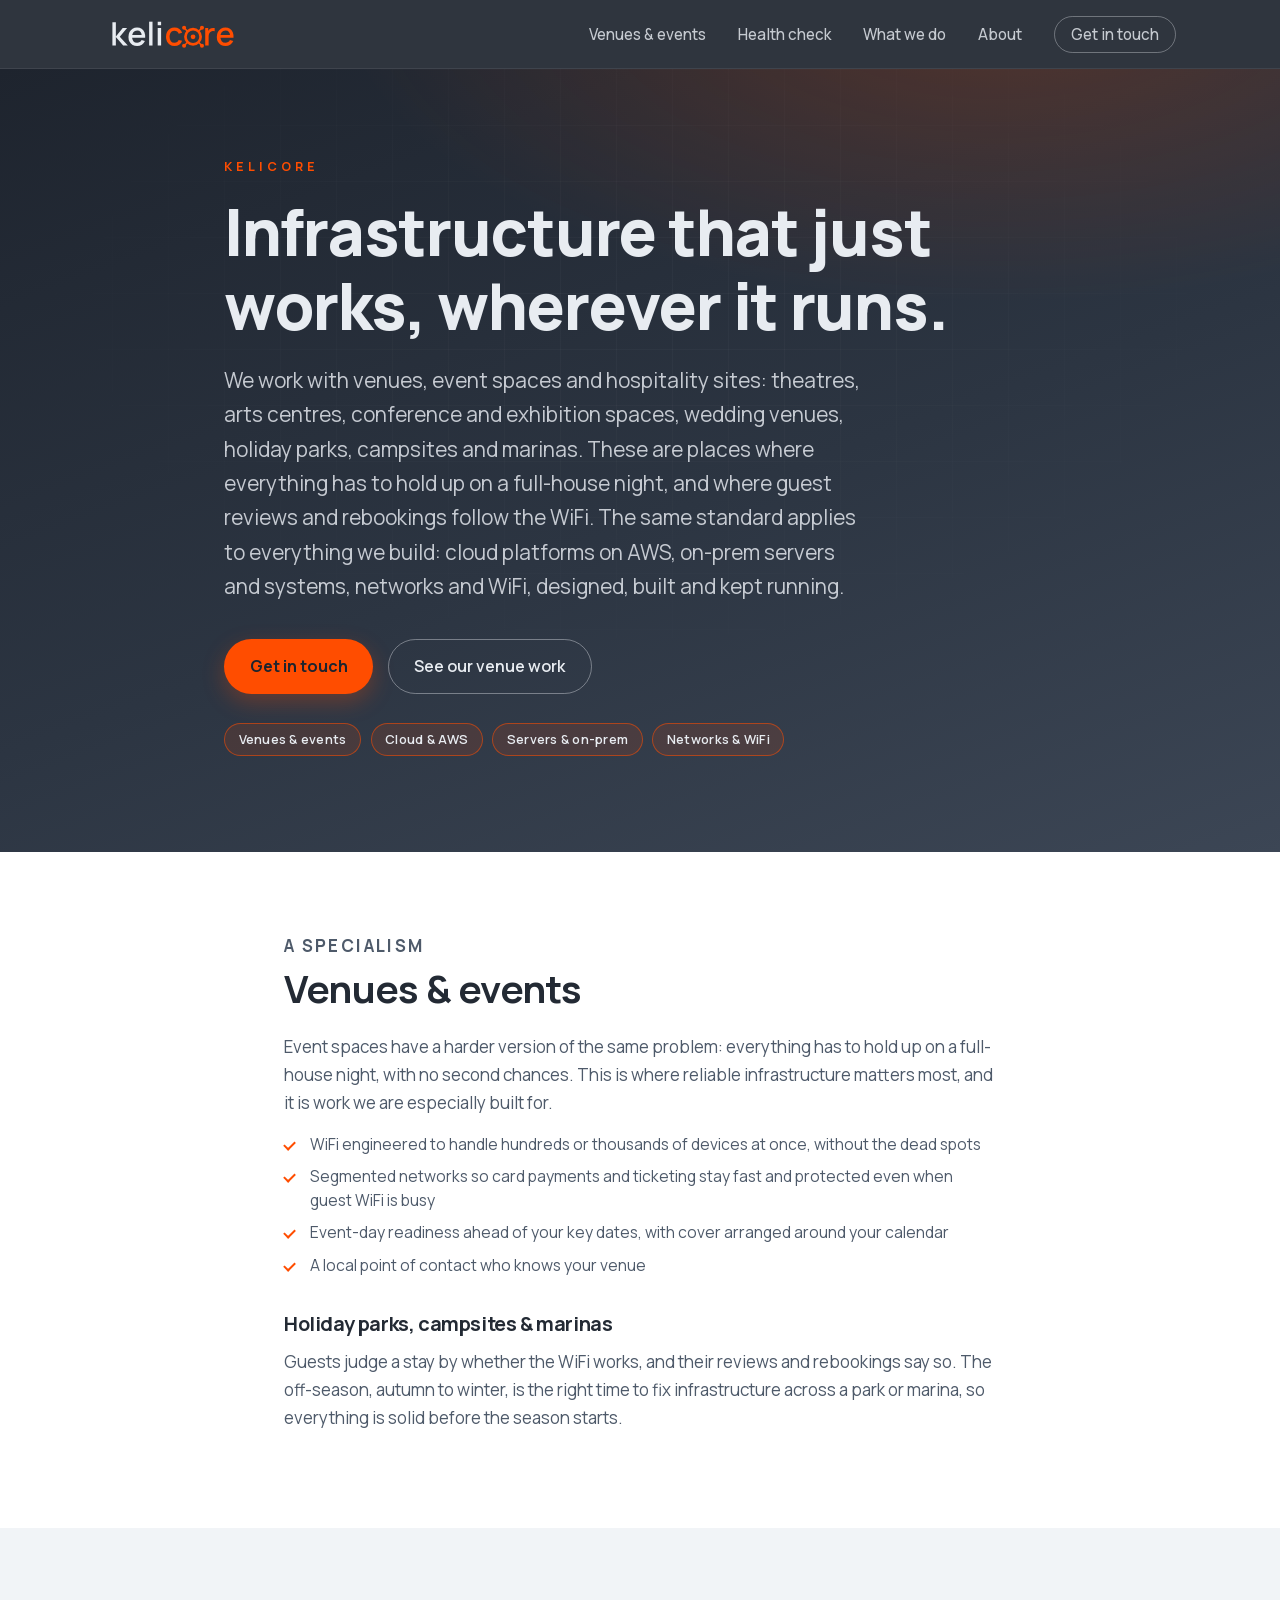
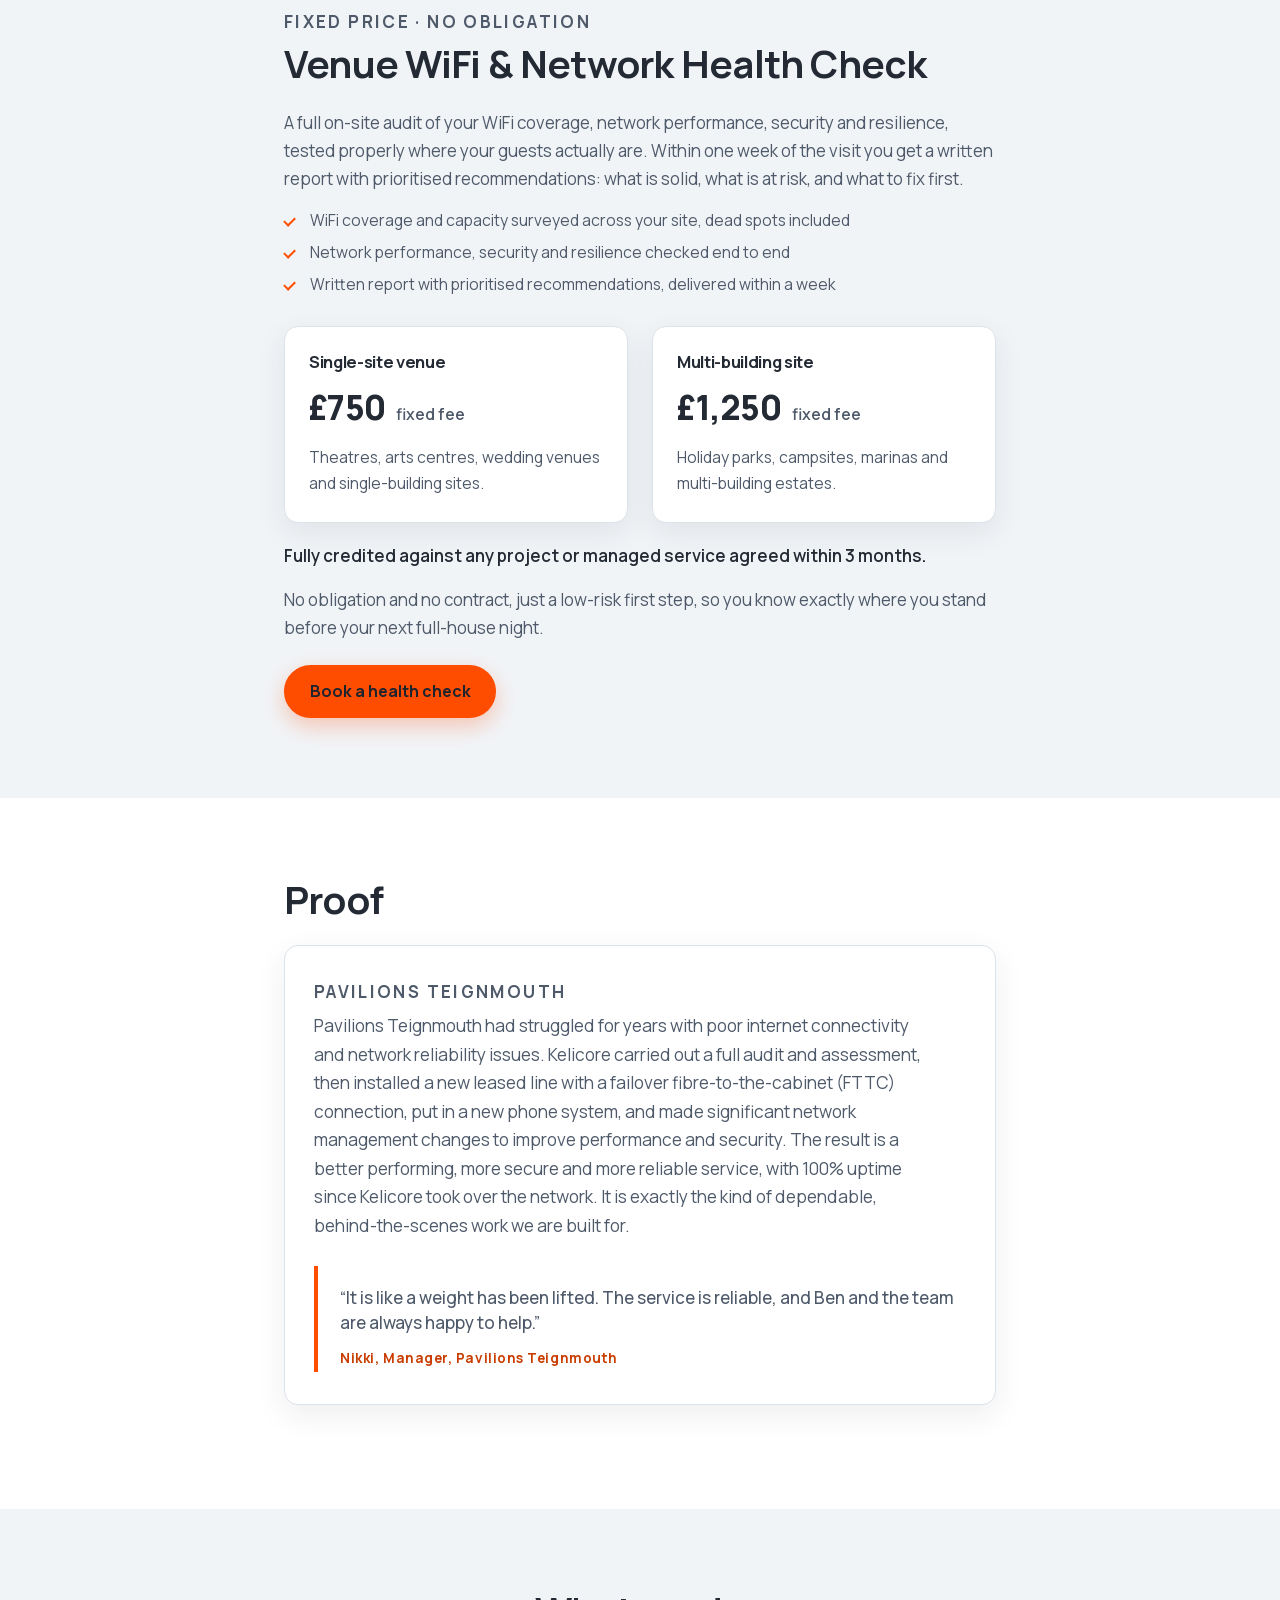
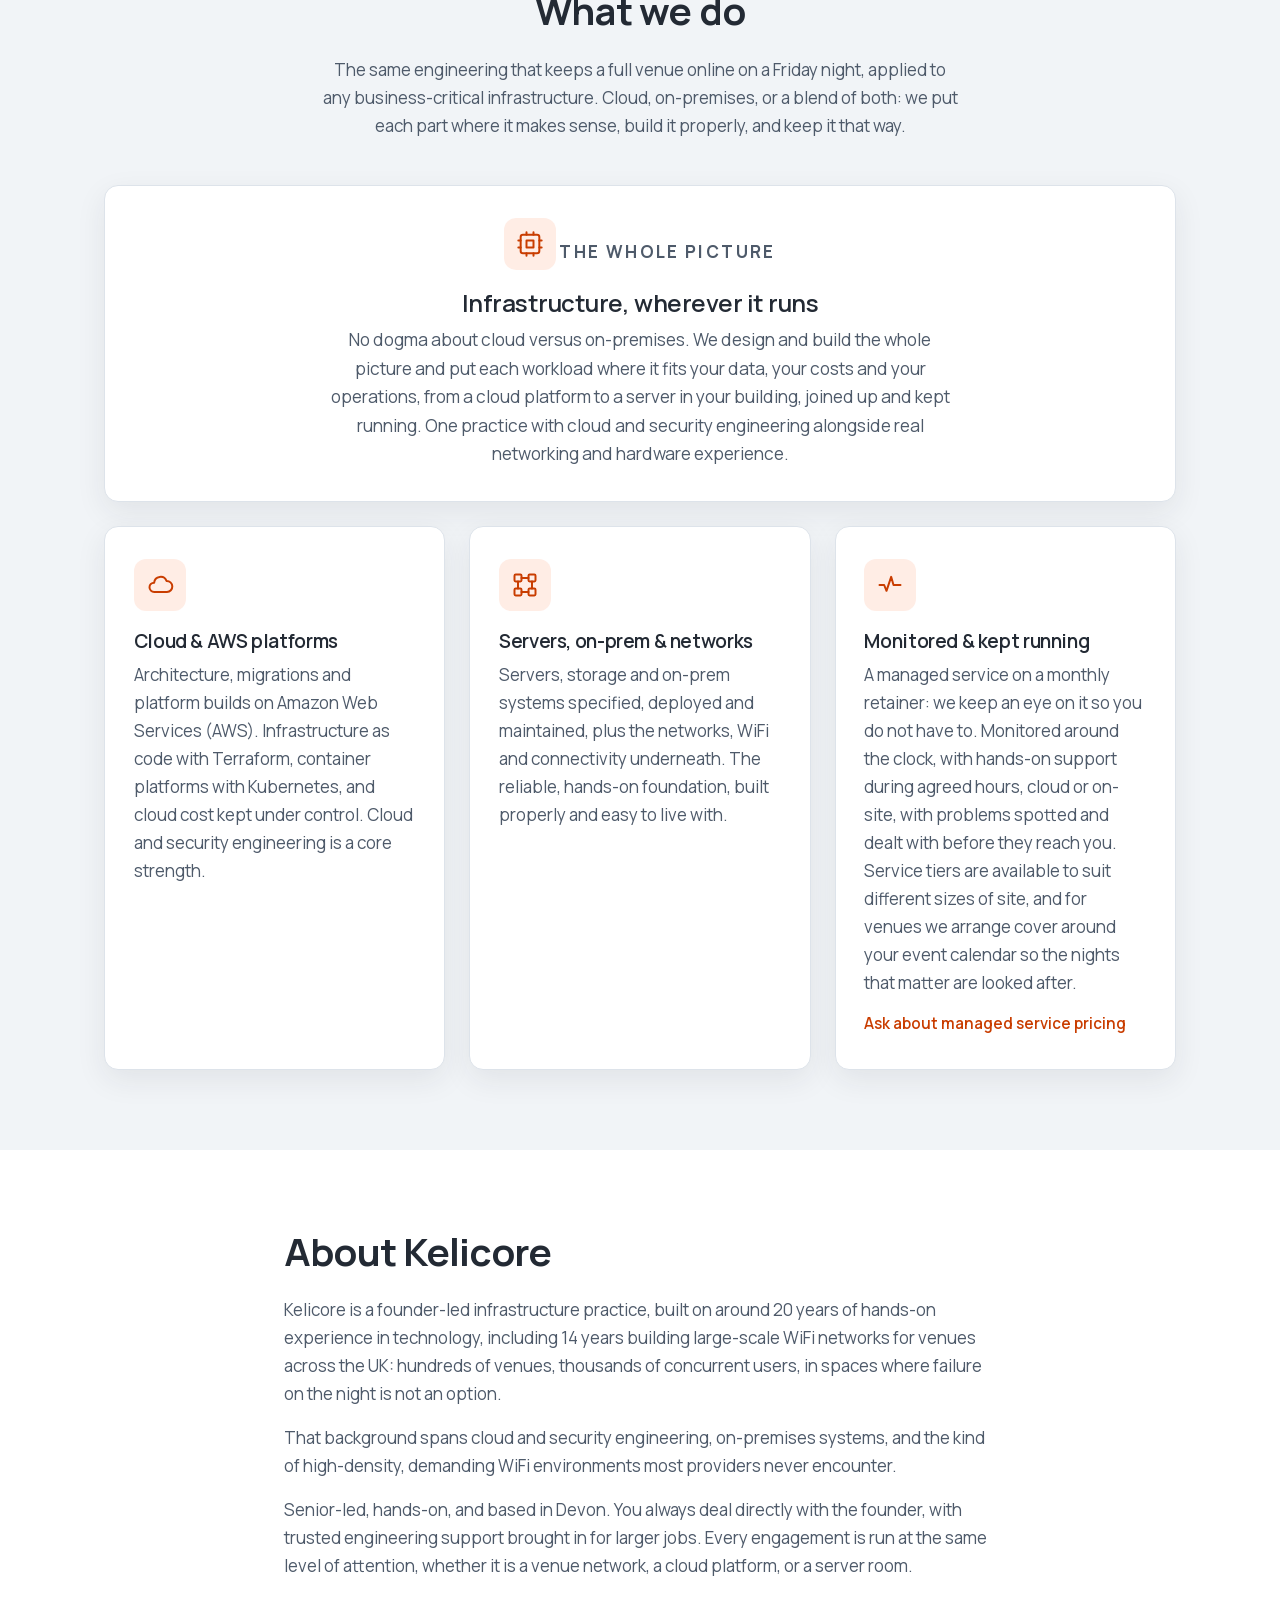
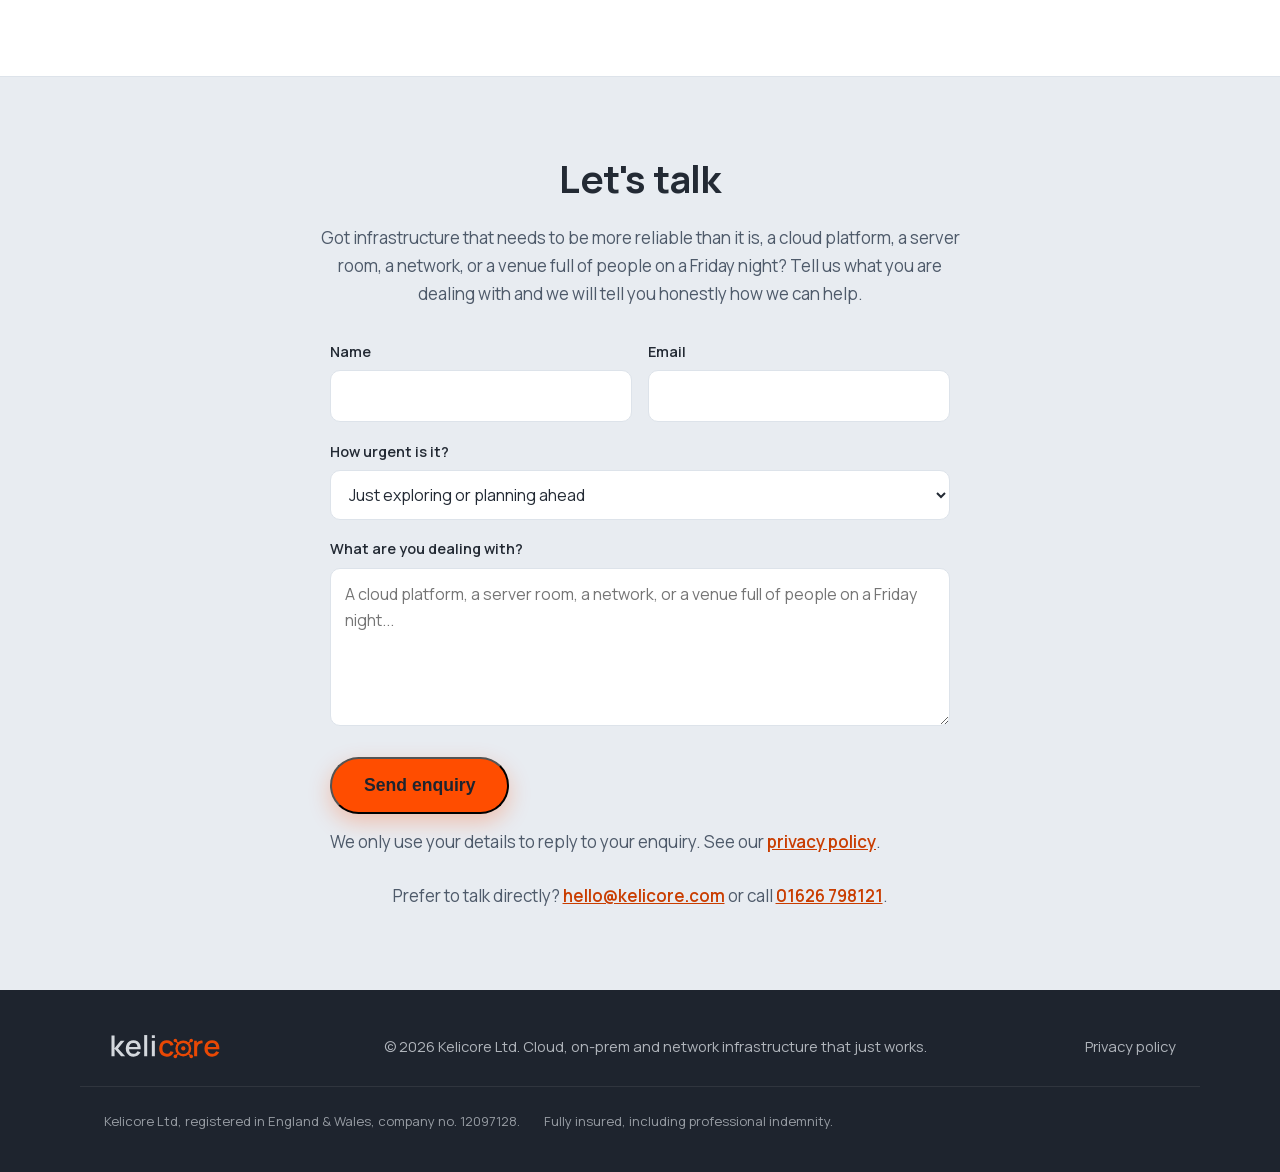
==== commit 2460cf0d: "Launch prep: privacy policy and self-hosted Manrope - Add privacy.html covering UK GDPR Art 13 discl" ====
--- a/index.html
+++ b/index.html
@@ -21,10 +21,8 @@
   <meta name="twitter:card" content="summary_large_image">
   <meta name="twitter:description" content="Kelicore specialises in infrastructure for venues, event spaces, holiday parks and marinas. WiFi and networks that hold up on a full-house night. Fixed-price health checks from £750. Cloud, AWS, on-prem and networks for any business. South West England.">
 
-  <!-- Fonts: Manrope is the brand typeface -->
-  <link rel="preconnect" href="https://fonts.googleapis.com">
-  <link rel="preconnect" href="https://fonts.gstatic.com" crossorigin>
-  <link href="https://fonts.googleapis.com/css2?family=Manrope:wght@400;500;600;700;800&display=swap" rel="stylesheet">
+  <!-- Fonts: Manrope is the brand typeface, self-hosted (see styles.css) -->
+  <link rel="preload" href="assets/fonts/manrope-latin.woff2" as="font" type="font/woff2" crossorigin>
 
   <link rel="stylesheet" href="styles.css">
 
@@ -375,6 +373,10 @@
           </div>
 
           <button type="submit" class="btn btn--primary btn--lg">Send enquiry</button>
+          <p class="form__consent">
+            We only use your details to reply to your enquiry. See our
+            <a href="privacy.html">privacy policy</a>.
+          </p>
           <p class="form__status" role="status" aria-live="polite"></p>
         </form>
 
@@ -407,6 +409,9 @@
         &copy; <span id="year">2026</span> Kelicore Ltd. Cloud, on-prem and
         network infrastructure that just works.
       </p>
+      <ul class="footer__links" aria-label="Legal">
+        <li><a href="privacy.html">Privacy policy</a></li>
+      </ul>
     </div>
     <div class="container footer__trust">
       <span>Kelicore Ltd, registered in England &amp; Wales, company no. 12097128.</span>
--- a/styles.css
+++ b/styles.css
@@ -2,6 +2,27 @@
    Kelicore landing page
    Brand palette: orange #FF4D00, slate #3C4655, light #E8ECF1 (see logo bundle)
    ========================================================================== */
+
+/* Manrope, self-hosted. Serving the font from our own domain means visitors'
+   IP addresses are never sent to Google Fonts, so no third-party request is
+   made before they choose to submit the contact form. Variable font, weights
+   200-800, split into latin and latin-ext subsets exactly as Google serves it. */
+@font-face {
+  font-family: 'Manrope';
+  font-style: normal;
+  font-weight: 200 800;
+  font-display: swap;
+  src: url('assets/fonts/manrope-latin.woff2') format('woff2');
+  unicode-range: U+0000-00FF, U+0131, U+0152-0153, U+02BB-02BC, U+02C6, U+02DA, U+02DC, U+0304, U+0308, U+0329, U+2000-206F, U+20AC, U+2122, U+2191, U+2193, U+2212, U+2215, U+FEFF, U+FFFD;
+}
+@font-face {
+  font-family: 'Manrope';
+  font-style: normal;
+  font-weight: 200 800;
+  font-display: swap;
+  src: url('assets/fonts/manrope-latin-ext.woff2') format('woff2');
+  unicode-range: U+0100-02BA, U+02BD-02C5, U+02C7-02CC, U+02CE-02D7, U+02DD-02FF, U+0304, U+0308, U+0329, U+1D00-1DBF, U+1E00-1E9F, U+1EF2-1EFF, U+2020, U+20A0-20AB, U+20AD-20C0, U+2113, U+2C60-2C7F, U+A720-A7FF;
+}
 
 :root {
   --accent: #ff4d00;
@@ -537,6 +558,14 @@
 }
 .form-success__text a { color: var(--accent-deep); font-weight: 600; }
 
+/* Privacy notice beside the submit button */
+.form__consent {
+  margin: 0.9rem 0 0;
+  font-size: 0.86rem;
+  color: var(--ink-soft);
+}
+.form__consent a { color: var(--accent-deep); font-weight: 600; }
+
 .contact-alt {
   margin: 1.6rem 0 0;
   font-size: 0.95rem;
@@ -578,6 +607,56 @@
   color: rgba(232, 236, 241, 0.6);
   line-height: 1.6;
 }
+
+.footer__links {
+  list-style: none;
+  margin: 0;
+  padding: 0;
+  display: flex;
+  gap: 1.5rem;
+}
+.footer__links a {
+  color: rgba(232, 236, 241, 0.72);
+  text-decoration: none;
+  font-size: 0.92rem;
+}
+.footer__links a:hover { color: var(--white); text-decoration: underline; }
+
+/* --------------------------------------------------------------------------
+   Legal / long-form pages (privacy.html)
+   -------------------------------------------------------------------------- */
+.page { padding: 4rem 0 5rem; }
+.page__narrow { max-width: 720px; }
+.page__updated {
+  font-size: 0.92rem;
+  color: var(--ink-soft);
+  margin-bottom: 2.5rem;
+}
+.page h2 {
+  font-size: 1.35rem;
+  font-weight: 700;
+  margin: 2.4rem 0 0.8rem;
+}
+.page p,
+.page li { color: var(--ink-soft); font-size: 1.02rem; }
+.page ul { padding-left: 1.3rem; margin: 0 0 1rem; }
+.page li { margin-bottom: 0.4rem; }
+.page a { color: var(--accent-deep); font-weight: 600; }
+.page table {
+  width: 100%;
+  border-collapse: collapse;
+  margin: 0 0 1.4rem;
+  font-size: 0.98rem;
+}
+.page th,
+.page td {
+  text-align: left;
+  vertical-align: top;
+  padding: 0.6rem 0.8rem 0.6rem 0;
+  border-bottom: 1px solid var(--line);
+  color: var(--ink-soft);
+}
+.page th { color: var(--ink); font-weight: 700; }
 
 /* --------------------------------------------------------------------------
    Responsive
@@ -615,6 +694,7 @@
   .section { padding: 3.5rem 0; }
 
   .footer__inner { flex-direction: column; text-align: center; }
+  .footer__links { justify-content: center; }
   .footer__trust { justify-content: center; text-align: center; }
 }
 
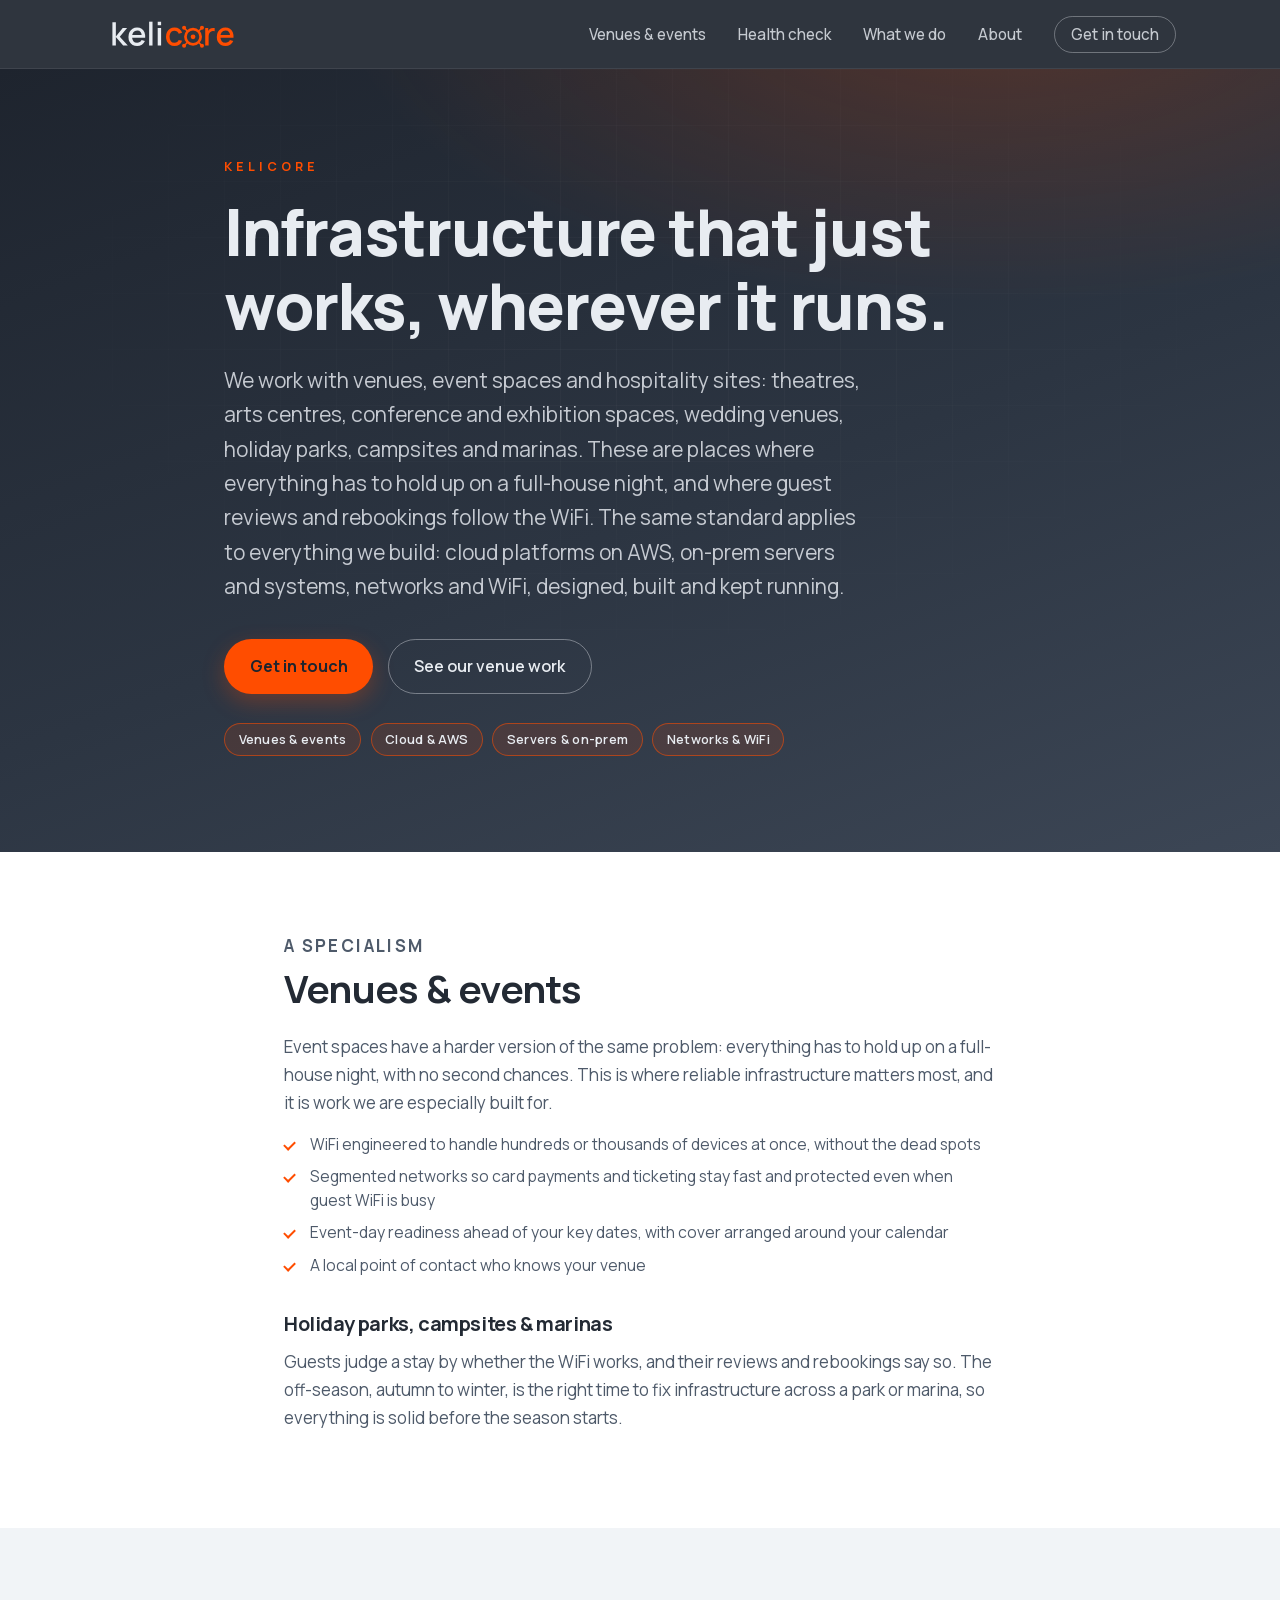
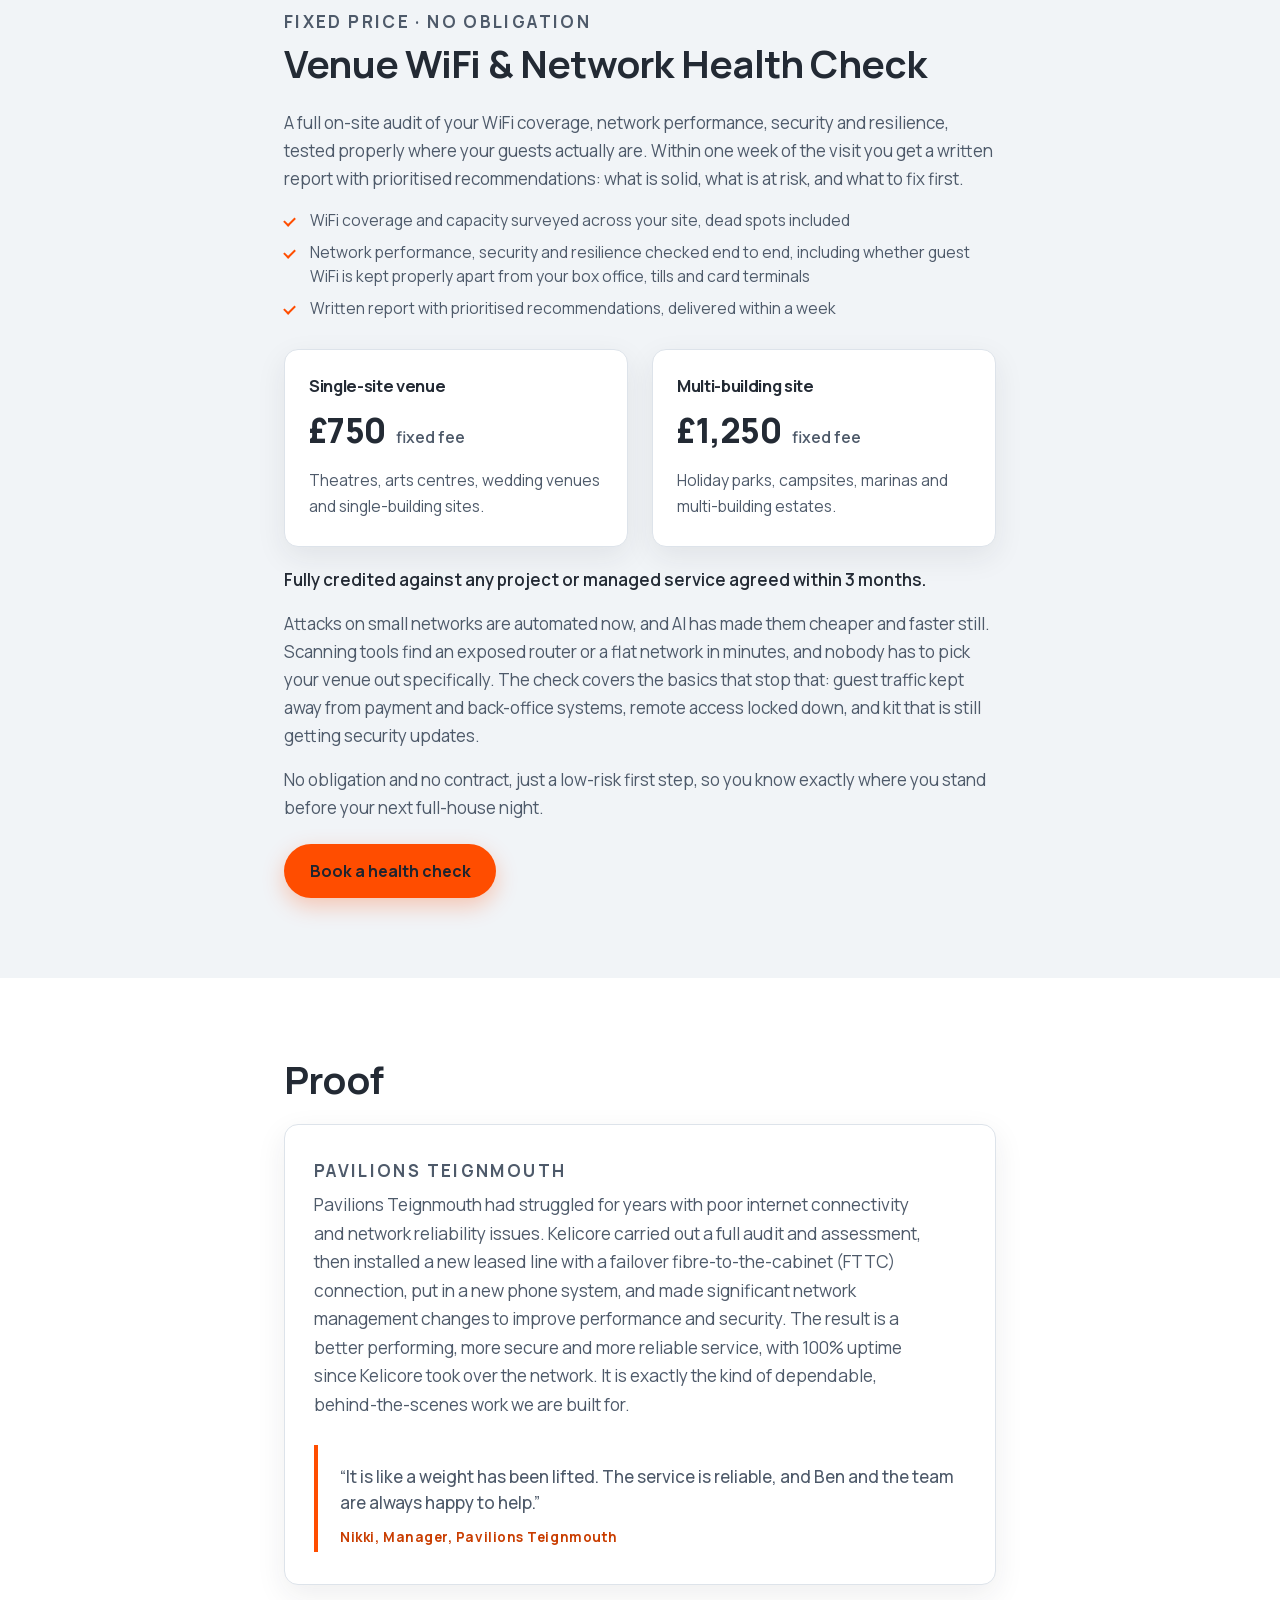
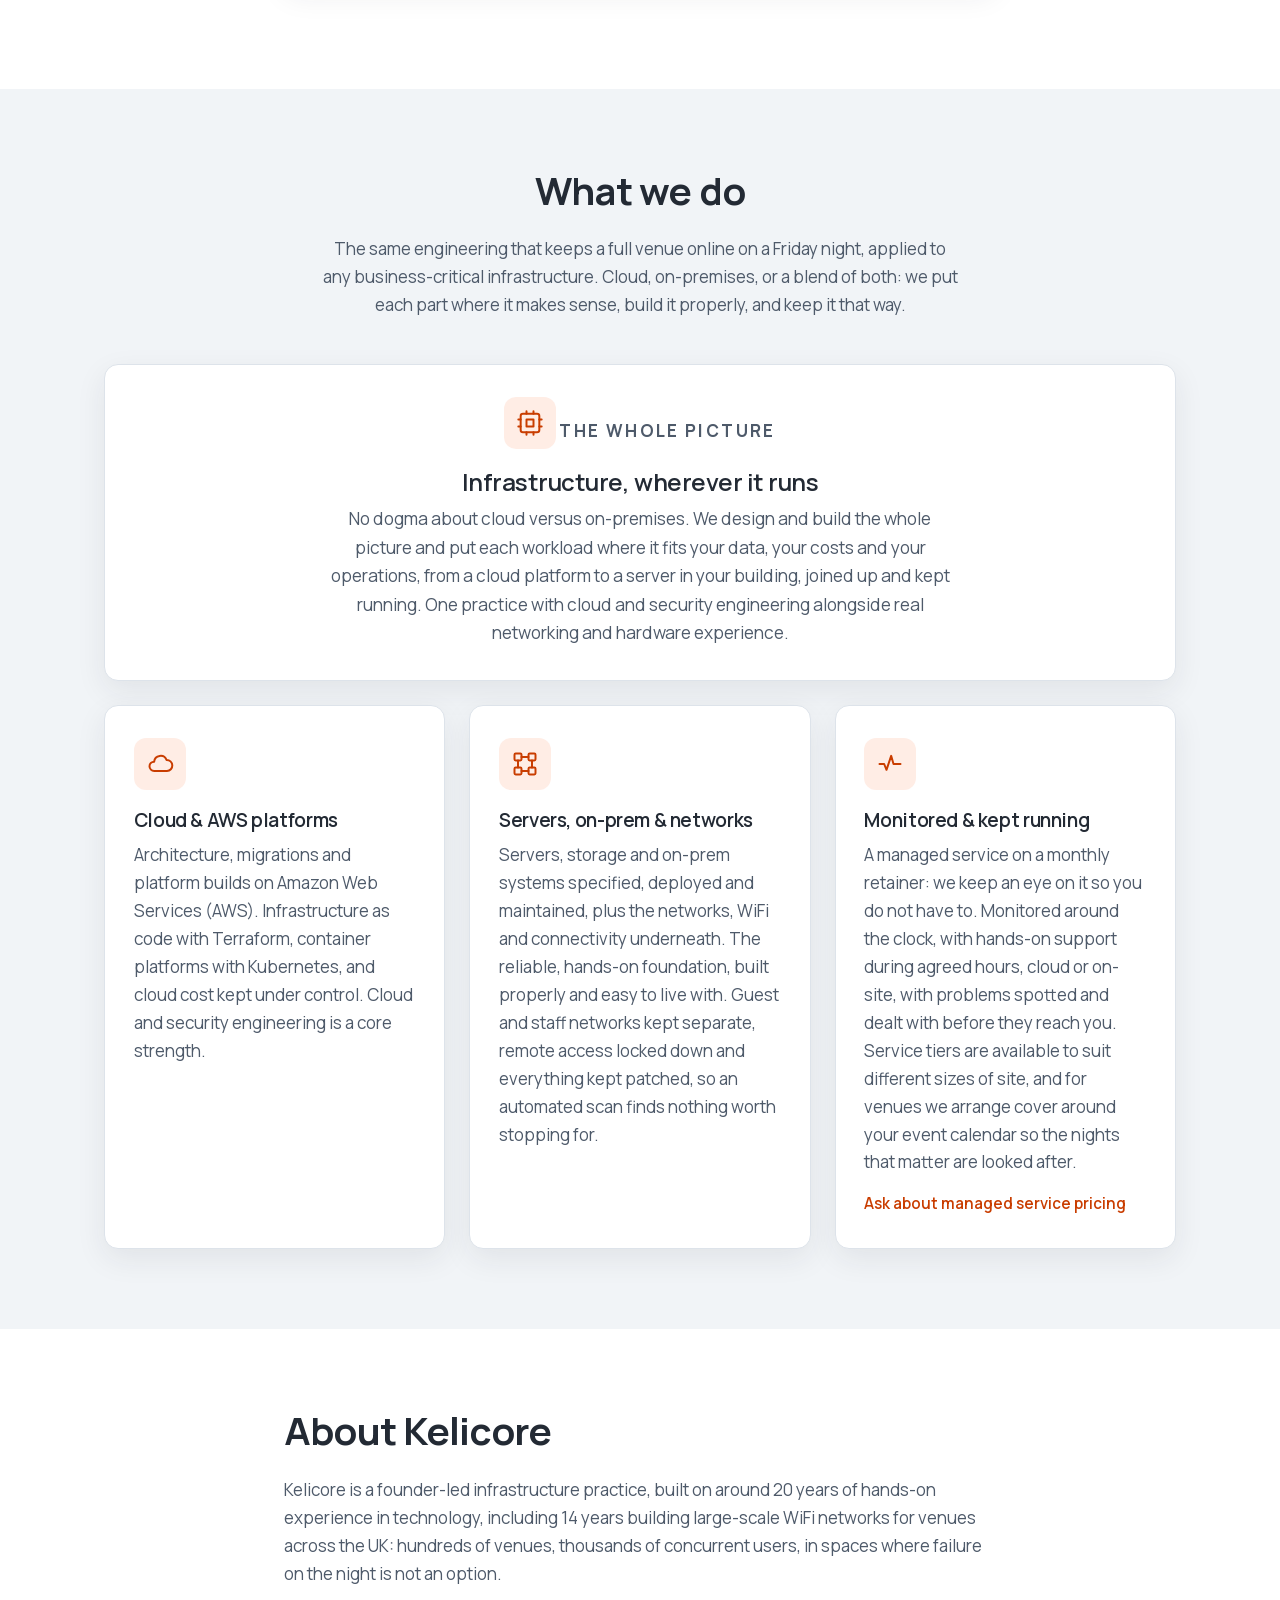
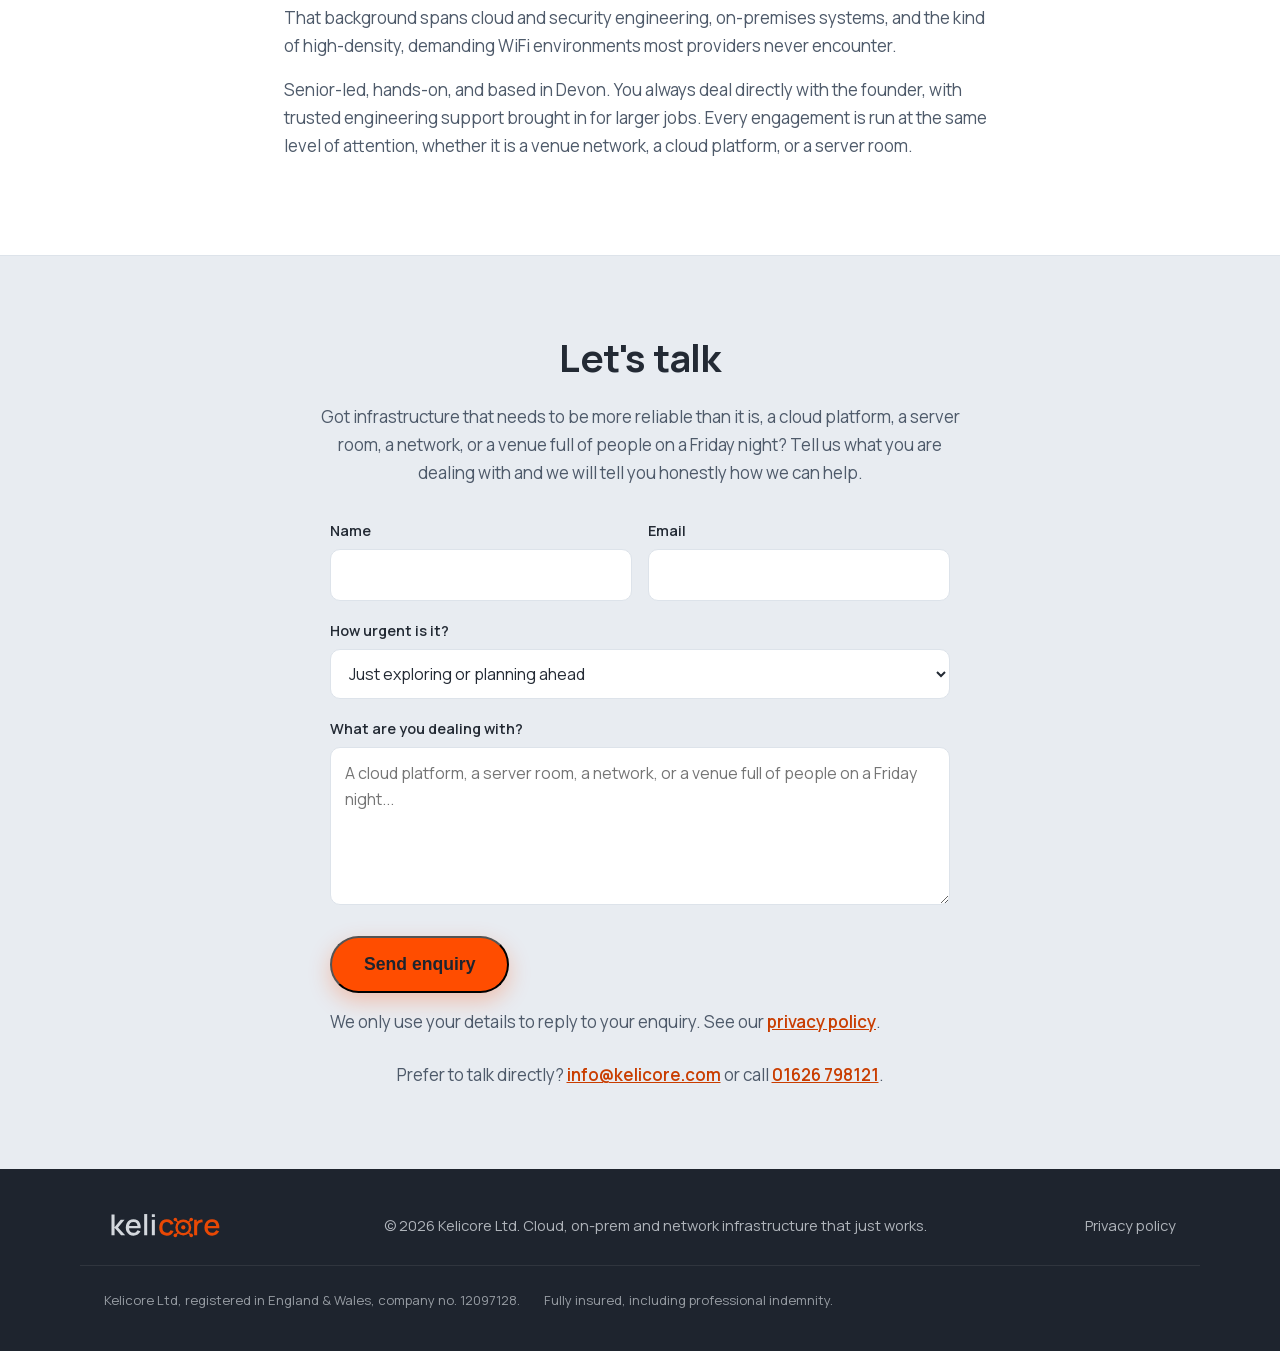
==== commit 987aa332: "updates" ====
--- a/index.html
+++ b/index.html
@@ -39,7 +39,7 @@
     "logo": "https://kelicore.com/assets/logo-light-bg.svg",
     "image": "https://kelicore.com/assets/og-image.png",
     "description": "Independent, founder-led infrastructure practice specialising in venues, event spaces, holiday parks and marinas. The same engineering applied to any business-critical environment: cloud, AWS, on-premises, networks and WiFi.",
-    "email": "hello@kelicore.com",
+    "email": "info@kelicore.com",
     "telephone": "+44 1626 798121",
     "address": {
       "@type": "PostalAddress",
@@ -118,7 +118,7 @@
         </p>
         <!-- TODO: BOOKING_URL: replace the primary CTA href with a booking link if you want one. Falls back to mailto for now. -->
         <div class="hero__actions">
-          <a class="btn btn--primary" href="mailto:hello@kelicore.com?subject=Infrastructure%20enquiry">Get in touch</a>
+          <a class="btn btn--primary" href="mailto:info@kelicore.com?subject=Infrastructure%20enquiry">Get in touch</a>
           <a class="btn btn--ghost" href="#venues">See our venue work</a>
         </div>
         <ul class="hero__chips" aria-label="What we do">
@@ -171,7 +171,7 @@
         </p>
         <ul class="tier__list">
           <li>WiFi coverage and capacity surveyed across your site, dead spots included</li>
-          <li>Network performance, security and resilience checked end to end</li>
+          <li>Network performance, security and resilience checked end to end, including whether guest WiFi is kept properly apart from your box office, tills and card terminals</li>
           <li>Written report with prioritised recommendations, delivered within a week</li>
         </ul>
         <div class="healthcheck__tiers">
@@ -189,6 +189,14 @@
         <p class="healthcheck__credit">
           Fully credited against any project or managed service agreed within
           3 months.
+        </p>
+        <p>
+          Attacks on small networks are automated now, and AI has made them
+          cheaper and faster still. Scanning tools find an exposed router or a
+          flat network in minutes, and nobody has to pick your venue out
+          specifically. The check covers the basics that stop that: guest
+          traffic kept away from payment and back-office systems, remote
+          access locked down, and kit that is still getting security updates.
         </p>
         <p>
           No obligation and no contract, just a low-risk first step, so you
@@ -275,7 +283,9 @@
               Servers, storage and on-prem systems specified, deployed and
               maintained, plus the networks, WiFi and connectivity
               underneath. The reliable, hands-on foundation, built properly and
-              easy to live with.
+              easy to live with. Guest and staff networks kept separate,
+              remote access locked down and everything kept patched, so an
+              automated scan finds nothing worth stopping for.
             </p>
           </article>
 
@@ -334,12 +344,10 @@
           Friday night? Tell us what you are dealing with and we will tell you
           honestly how we can help.
         </p>
-        <!-- Web3Forms access key (public by design; it only permits submissions,
-             the domain lock in the Web3Forms dashboard prevents abuse). -->
-        <!-- TODO: WEB3FORMS_KEY: this key is domain-locked to cloudifinity.com.
-             Create a new access key for kelicore.com (or add the domain to the
-             existing key) in the Web3Forms dashboard before launch, then
-             replace the value below. -->
+        <!-- Web3Forms access key. Public by design: it only permits submissions
+             to the registered inbox. Tested working from kelicore.com on
+             2026-09-03. Restrict it to kelicore.com in the Web3Forms dashboard
+             to stop other sites using it to spam the inbox. -->
         <form class="contact-form" action="https://api.web3forms.com/submit" method="POST">
           <input type="hidden" name="access_key" value="3d0f3ae3-8af6-45b0-99b5-92fe1067adc7">
           <input type="hidden" name="subject" value="New enquiry from kelicore.com">
@@ -394,7 +402,7 @@
 
         <p class="contact-alt">
           Prefer to talk directly?
-          <a href="mailto:hello@kelicore.com">hello@kelicore.com</a>
+          <a href="mailto:info@kelicore.com">info@kelicore.com</a>
           or call <a href="tel:+441626798121">01626 798121</a>.
         </p>
       </div>
@@ -463,7 +471,7 @@
       var statusEl = form.querySelector('.form__status');
       var showError = function (msg) {
         statusEl.className = 'form__status is-error';
-        statusEl.textContent = msg || 'Something went wrong. Please email hello@kelicore.com.';
+        statusEl.textContent = msg || 'Something went wrong. Please email info@kelicore.com.';
       };
       form.addEventListener('submit', function (e) {
         e.preventDefault();
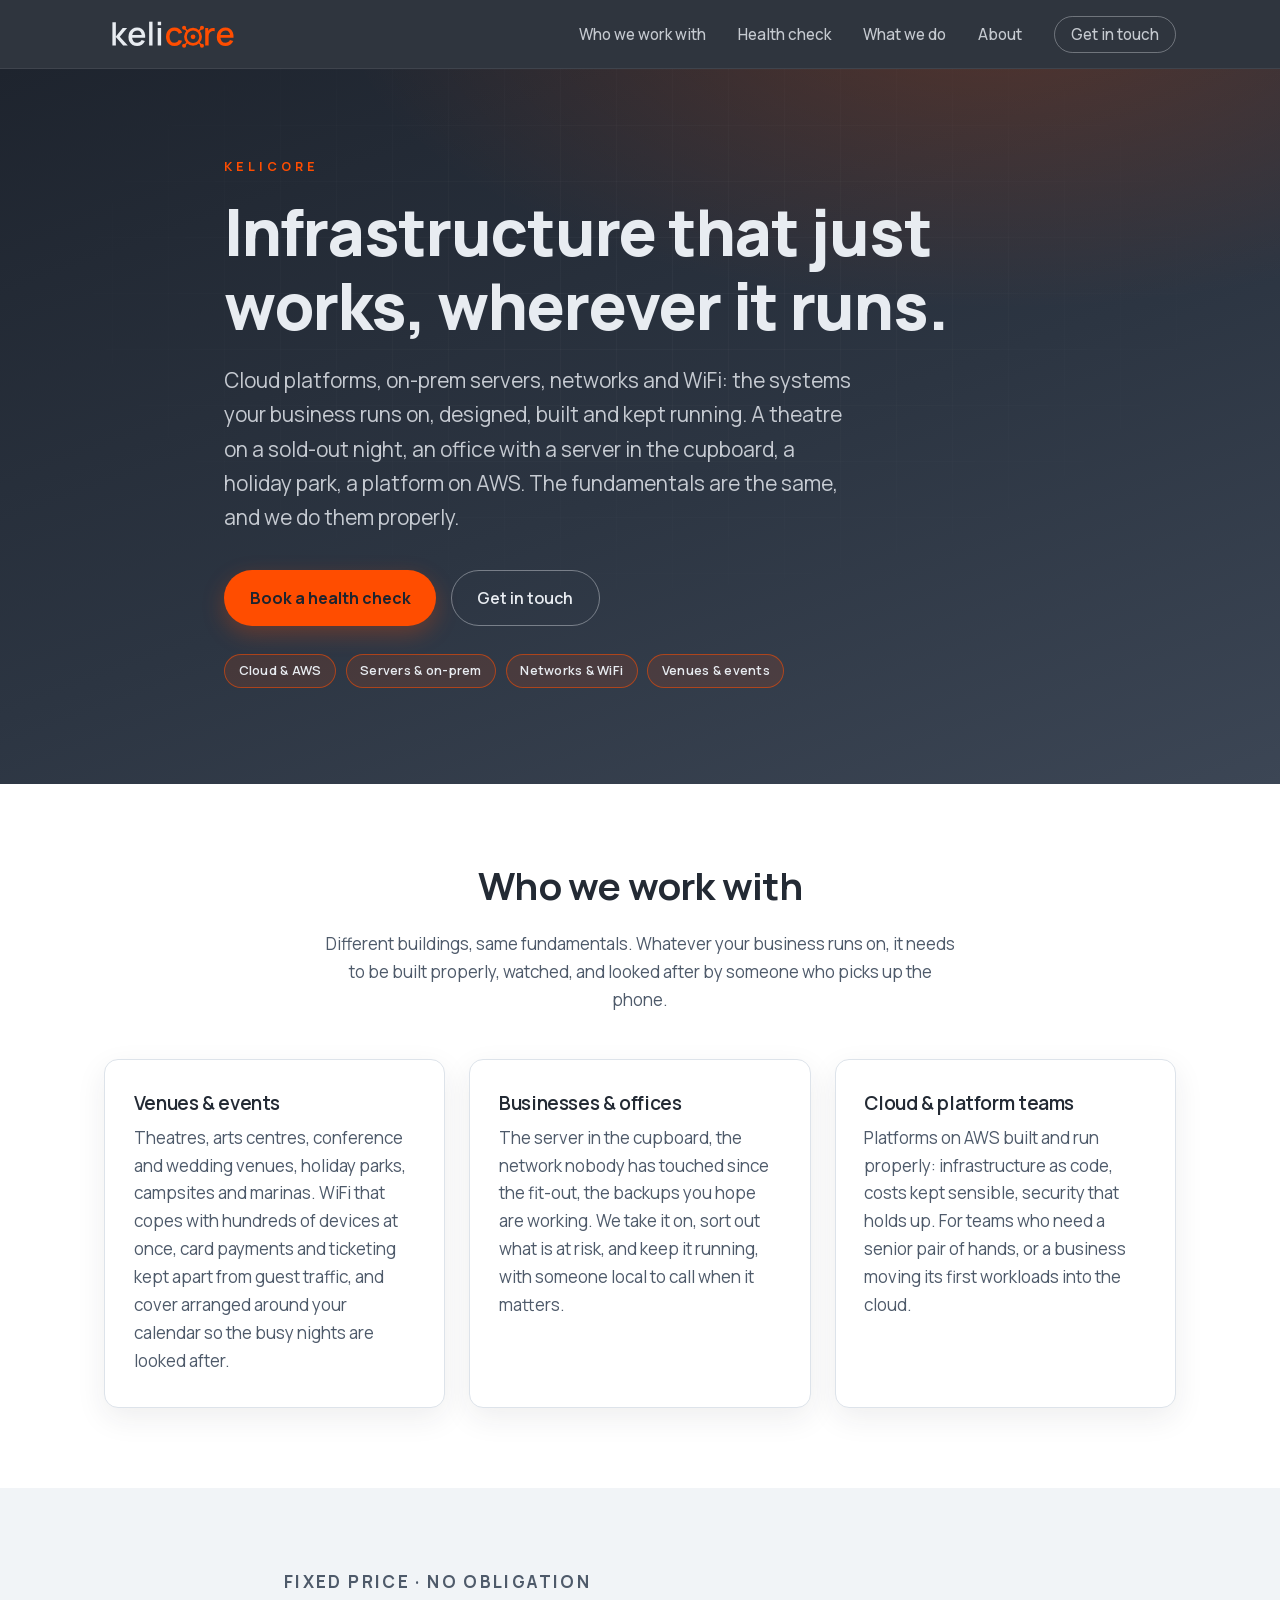
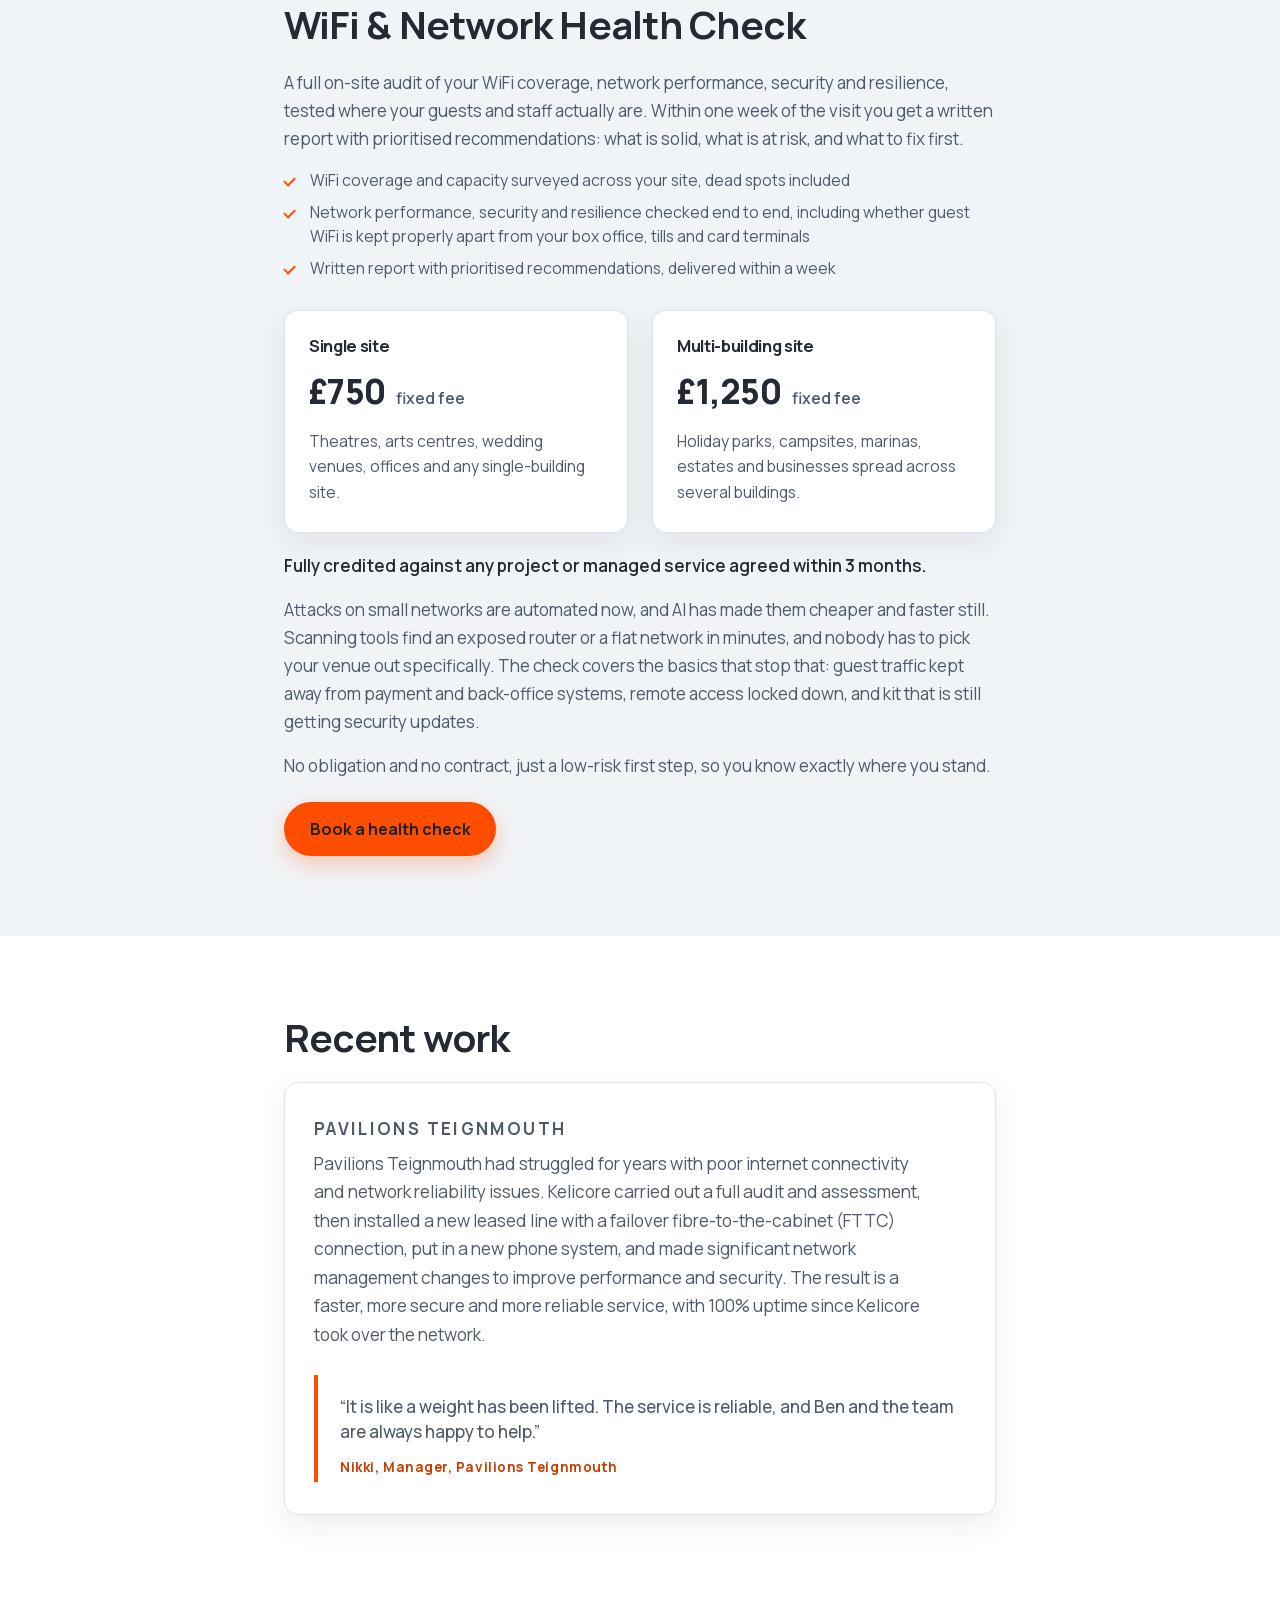
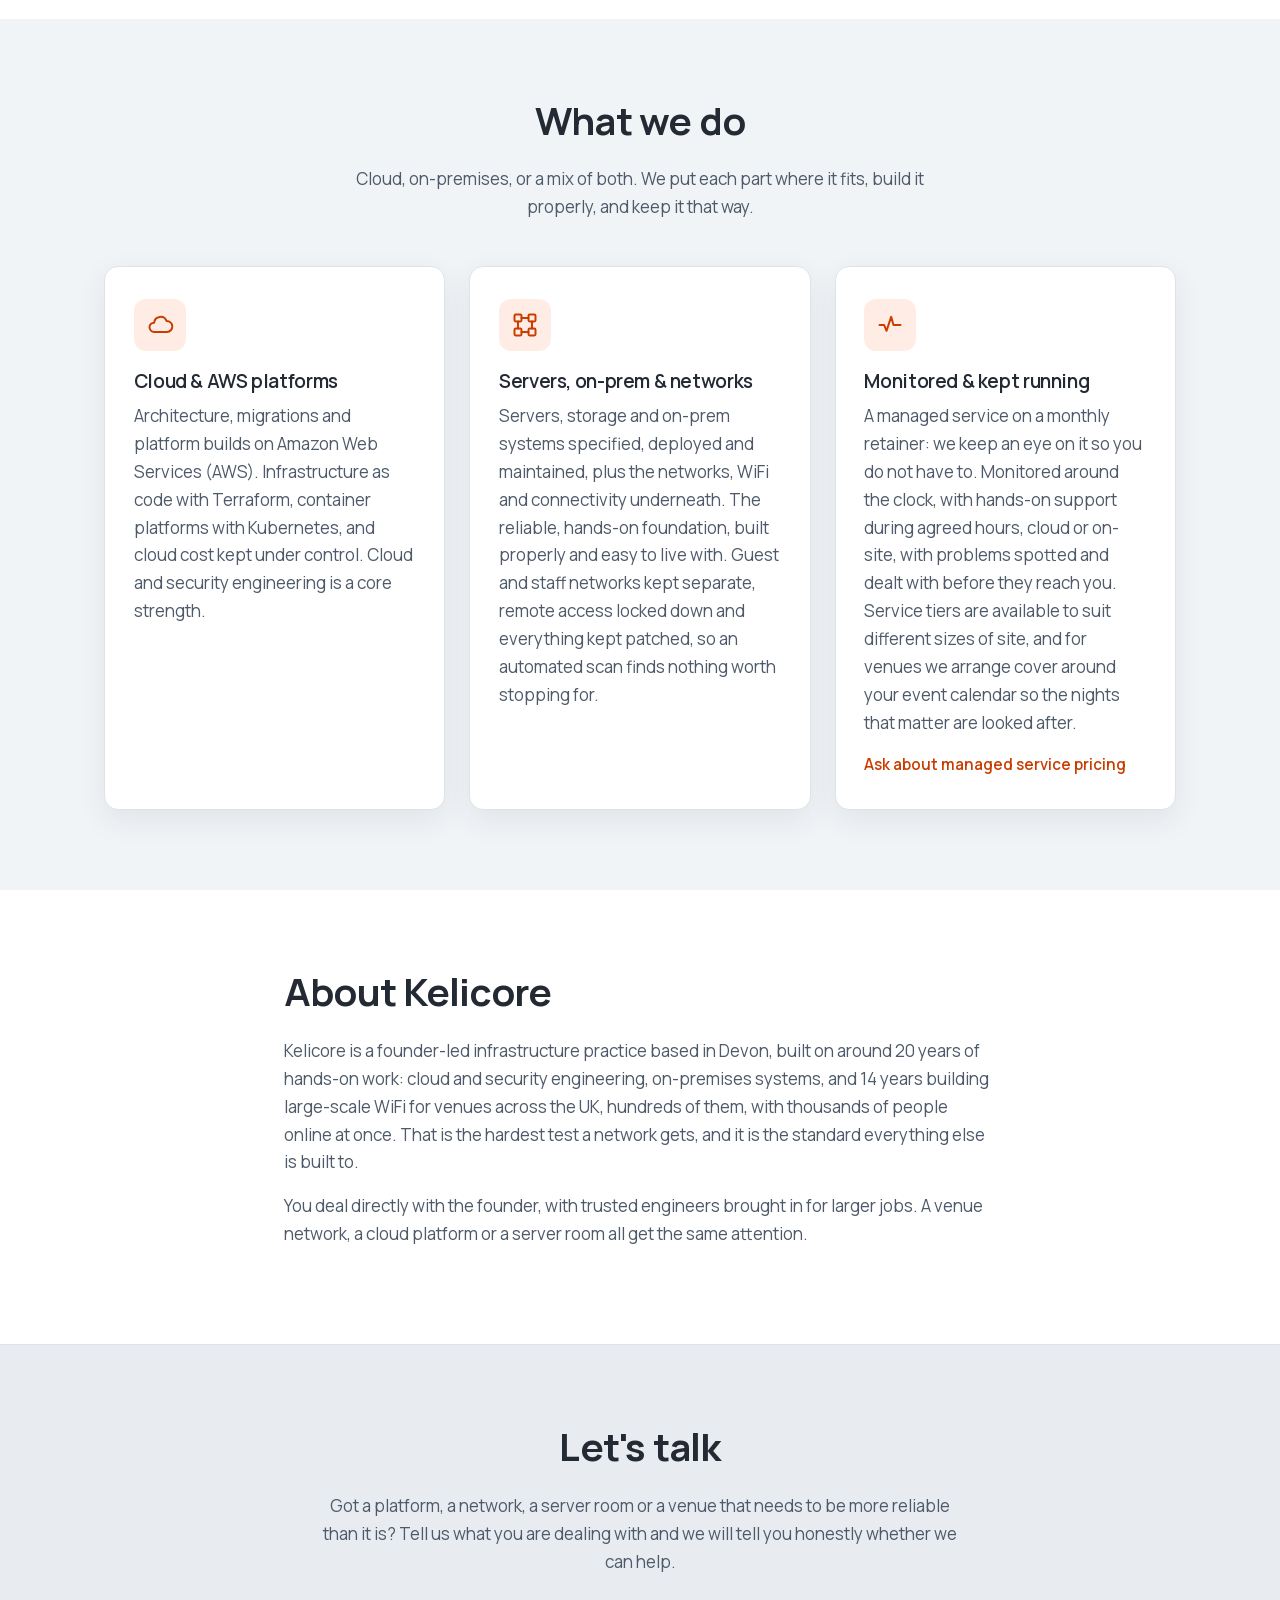
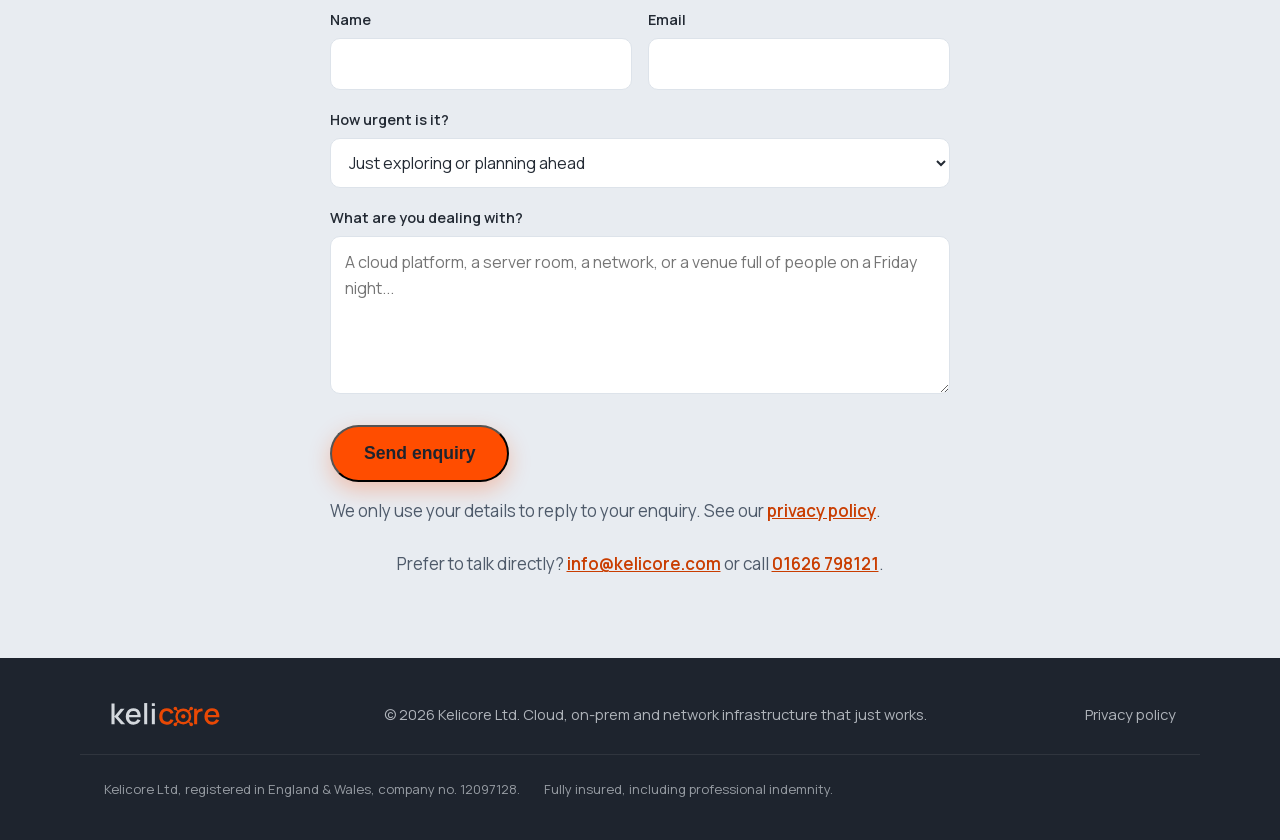
==== commit 9102a3ab: "Restructure the page around one promise instead of two audiences Hero states what Kelicore does for " ====
--- a/index.html
+++ b/index.html
@@ -4,7 +4,7 @@
   <meta charset="UTF-8">
   <meta name="viewport" content="width=device-width, initial-scale=1.0">
   <title>Kelicore | Infrastructure that just works</title>
-  <meta name="description" content="Kelicore specialises in infrastructure for venues, event spaces, holiday parks and marinas. WiFi and networks that hold up on a full-house night. Fixed-price health checks from £750. Cloud, AWS, on-prem and networks for any business. South West England.">
+  <meta name="description" content="Kelicore designs, builds and looks after the infrastructure businesses run on: cloud and AWS, on-prem servers, networks and WiFi. Venues, offices and everything in between. Fixed-price health checks from £750. Devon and the South West.">
 
   <link rel="icon" href="favicon.ico" sizes="48x48">
   <link rel="icon" href="favicon-32.png" type="image/png" sizes="32x32">
@@ -15,11 +15,11 @@
   <!-- Open Graph -->
   <meta property="og:type" content="website">
   <meta property="og:title" content="Kelicore | Infrastructure that just works">
-  <meta property="og:description" content="Kelicore specialises in infrastructure for venues, event spaces, holiday parks and marinas. WiFi and networks that hold up on a full-house night. Fixed-price health checks from £750. Cloud, AWS, on-prem and networks for any business. South West England.">
+  <meta property="og:description" content="Kelicore designs, builds and looks after the infrastructure businesses run on: cloud and AWS, on-prem servers, networks and WiFi. Venues, offices and everything in between. Fixed-price health checks from £750. Devon and the South West.">
   <meta property="og:url" content="https://kelicore.com/">
   <meta property="og:image" content="https://kelicore.com/assets/og-image.png">
   <meta name="twitter:card" content="summary_large_image">
-  <meta name="twitter:description" content="Kelicore specialises in infrastructure for venues, event spaces, holiday parks and marinas. WiFi and networks that hold up on a full-house night. Fixed-price health checks from £750. Cloud, AWS, on-prem and networks for any business. South West England.">
+  <meta name="twitter:description" content="Kelicore designs, builds and looks after the infrastructure businesses run on: cloud and AWS, on-prem servers, networks and WiFi. Venues, offices and everything in between. Fixed-price health checks from £750. Devon and the South West.">
 
   <!-- Fonts: Manrope is the brand typeface, self-hosted (see styles.css) -->
   <link rel="preload" href="assets/fonts/manrope-latin.woff2" as="font" type="font/woff2" crossorigin>
@@ -38,7 +38,7 @@
     "url": "https://kelicore.com/",
     "logo": "https://kelicore.com/assets/logo-light-bg.svg",
     "image": "https://kelicore.com/assets/og-image.png",
-    "description": "Independent, founder-led infrastructure practice specialising in venues, event spaces, holiday parks and marinas. The same engineering applied to any business-critical environment: cloud, AWS, on-premises, networks and WiFi.",
+    "description": "Independent, founder-led infrastructure practice. Cloud and AWS, on-premises servers, networks and WiFi, designed, built and kept running for venues, offices and any business that depends on them.",
     "email": "info@kelicore.com",
     "telephone": "+44 1626 798121",
     "address": {
@@ -63,8 +63,8 @@
       "name": "Infrastructure services",
       "itemListElement": [
         { "@type": "Offer", "itemOffered": { "@type": "Service", "name": "Venue & event infrastructure" } },
-        { "@type": "Offer", "price": "750", "priceCurrency": "GBP", "itemOffered": { "@type": "Service", "name": "Venue WiFi & Network Health Check — single-site venue" } },
-        { "@type": "Offer", "price": "1250", "priceCurrency": "GBP", "itemOffered": { "@type": "Service", "name": "Venue WiFi & Network Health Check — multi-building site" } },
+        { "@type": "Offer", "price": "750", "priceCurrency": "GBP", "itemOffered": { "@type": "Service", "name": "WiFi & Network Health Check — single site" } },
+        { "@type": "Offer", "price": "1250", "priceCurrency": "GBP", "itemOffered": { "@type": "Service", "name": "WiFi & Network Health Check — multi-building site" } },
         { "@type": "Offer", "itemOffered": { "@type": "Service", "name": "Cloud & AWS platforms" } },
         { "@type": "Offer", "itemOffered": { "@type": "Service", "name": "Servers, on-prem & networks" } },
         { "@type": "Offer", "itemOffered": { "@type": "Service", "name": "Monitoring & managed support" } }
@@ -90,7 +90,7 @@
         <span></span><span></span><span></span>
       </button>
       <ul class="nav__menu" id="nav-menu">
-        <li><a href="#venues">Venues &amp; events</a></li>
+        <li><a href="#who">Who we work with</a></li>
         <li><a href="#healthcheck">Health check</a></li>
         <li><a href="#services">What we do</a></li>
         <li><a href="#about">About</a></li>
@@ -107,53 +107,64 @@
         <p class="hero__eyebrow">Kelicore</p>
         <h1 class="hero__title">Infrastructure that just works, wherever it runs.</h1>
         <p class="hero__subtitle">
-          We work with venues, event spaces and hospitality sites: theatres,
-          arts centres, conference and exhibition spaces, wedding venues,
-          holiday parks, campsites and marinas. These are places where
-          everything has to hold up on a full-house night, and where guest
-          reviews and rebookings follow the WiFi. The same standard
-          applies to everything we build: cloud platforms on AWS, on-prem
-          servers and systems, networks and WiFi, designed, built and kept
-          running.
-        </p>
-        <!-- TODO: BOOKING_URL: replace the primary CTA href with a booking link if you want one. Falls back to mailto for now. -->
+          Cloud platforms, on-prem servers, networks and WiFi: the systems
+          your business runs on, designed, built and kept running. A theatre
+          on a sold-out night, an office with a server in the cupboard, a
+          holiday park, a platform on AWS. The fundamentals are the same,
+          and we do them properly.
+        </p>
         <div class="hero__actions">
-          <a class="btn btn--primary" href="mailto:info@kelicore.com?subject=Infrastructure%20enquiry">Get in touch</a>
-          <a class="btn btn--ghost" href="#venues">See our venue work</a>
+          <a class="btn btn--primary" href="#healthcheck">Book a health check</a>
+          <a class="btn btn--ghost" href="#contact">Get in touch</a>
         </div>
         <ul class="hero__chips" aria-label="What we do">
-          <li class="chip">Venues &amp; events</li>
           <li class="chip">Cloud &amp; AWS</li>
           <li class="chip">Servers &amp; on-prem</li>
           <li class="chip">Networks &amp; WiFi</li>
+          <li class="chip">Venues &amp; events</li>
         </ul>
       </div>
     </section>
 
-    <!-- Venues & events: a specialism -->
-    <section class="section" id="venues">
-      <div class="container section__narrow">
-        <p class="card__tag">A specialism</p>
-        <h2 class="section__title">Venues &amp; events</h2>
-        <p>
-          Event spaces have a harder version of the same problem: everything has
-          to hold up on a full-house night, with no second chances. This is
-          where reliable infrastructure matters most, and it is work we are
-          especially built for.
-        </p>
-        <ul class="tier__list">
-          <li>WiFi engineered to handle hundreds or thousands of devices at once, without the dead spots</li>
-          <li>Segmented networks so card payments and ticketing stay fast and protected even when guest WiFi is busy</li>
-          <li>Event-day readiness ahead of your key dates, with cover arranged around your calendar</li>
-          <li>A local point of contact who knows your venue</li>
-        </ul>
-        <h3 class="section__subtitle">Holiday parks, campsites &amp; marinas</h3>
-        <p>
-          Guests judge a stay by whether the WiFi works, and their reviews and
-          rebookings say so. The off-season, autumn to winter, is the right
-          time to fix infrastructure across a park or marina, so everything is
-          solid before the season starts.
-        </p>
+    <!-- Who we work with -->
+    <section class="section" id="who">
+      <div class="container">
+        <h2 class="section__title section__title--center">Who we work with</h2>
+        <p class="section__lead">
+          Different buildings, same fundamentals. Whatever your business runs
+          on, it needs to be built properly, watched, and looked after by
+          someone who picks up the phone.
+        </p>
+        <div class="cards cards--three">
+          <article class="card">
+            <h3 class="card__title">Venues &amp; events</h3>
+            <p class="card__body">
+              Theatres, arts centres, conference and wedding venues, holiday
+              parks, campsites and marinas. WiFi that copes with hundreds of
+              devices at once, card payments and ticketing kept apart from
+              guest traffic, and cover arranged around your calendar so the
+              busy nights are looked after.
+            </p>
+          </article>
+          <article class="card">
+            <h3 class="card__title">Businesses &amp; offices</h3>
+            <p class="card__body">
+              The server in the cupboard, the network nobody has touched since
+              the fit-out, the backups you hope are working. We take it on,
+              sort out what is at risk, and keep it running, with someone
+              local to call when it matters.
+            </p>
+          </article>
+          <article class="card">
+            <h3 class="card__title">Cloud &amp; platform teams</h3>
+            <p class="card__body">
+              Platforms on AWS built and run properly: infrastructure as code,
+              costs kept sensible, security that holds up. For teams who need
+              a senior pair of hands, or a business moving its first workloads
+              into the cloud.
+            </p>
+          </article>
+        </div>
       </div>
     </section>
 
@@ -161,10 +172,10 @@
     <section class="section section--tint" id="healthcheck">
       <div class="container section__narrow">
         <p class="card__tag">Fixed price &middot; No obligation</p>
-        <h2 class="section__title">Venue WiFi &amp; Network Health Check</h2>
+        <h2 class="section__title">WiFi &amp; Network Health Check</h2>
         <p>
           A full on-site audit of your WiFi coverage, network performance,
-          security and resilience, tested properly where your guests actually
+          security and resilience, tested where your guests and staff actually
           are. Within one week of the visit you get a written report with
           prioritised recommendations: what is solid, what is at risk, and what
           to fix first.
@@ -176,14 +187,14 @@
         </ul>
         <div class="healthcheck__tiers">
           <div class="healthcheck__tier">
-            <h3 class="healthcheck__tier-title">Single-site venue</h3>
+            <h3 class="healthcheck__tier-title">Single site</h3>
             <p class="healthcheck__price">&pound;750 <span>fixed fee</span></p>
-            <p class="healthcheck__tier-body">Theatres, arts centres, wedding venues and single-building sites.</p>
+            <p class="healthcheck__tier-body">Theatres, arts centres, wedding venues, offices and any single-building site.</p>
           </div>
           <div class="healthcheck__tier">
             <h3 class="healthcheck__tier-title">Multi-building site</h3>
             <p class="healthcheck__price">&pound;1,250 <span>fixed fee</span></p>
-            <p class="healthcheck__tier-body">Holiday parks, campsites, marinas and multi-building estates.</p>
+            <p class="healthcheck__tier-body">Holiday parks, campsites, marinas, estates and businesses spread across several buildings.</p>
           </div>
         </div>
         <p class="healthcheck__credit">
@@ -200,7 +211,7 @@
         </p>
         <p>
           No obligation and no contract, just a low-risk first step, so you
-          know exactly where you stand before your next full-house night.
+          know exactly where you stand.
         </p>
         <a class="btn btn--primary" href="#contact" data-prefill="healthcheck">Book a health check</a>
       </div>
@@ -209,7 +220,7 @@
     <!-- Proof -->
     <section class="section" id="proof">
       <div class="container section__narrow">
-        <h2 class="section__title">Proof</h2>
+        <h2 class="section__title">Recent work</h2>
         <article class="card card--feature">
           <p class="card__tag">Pavilions Teignmouth</p>
           <p class="card__body">
@@ -218,10 +229,9 @@
             a full audit and assessment, then installed a new leased line with a
             failover fibre-to-the-cabinet (FTTC) connection, put in a new phone
             system, and made significant network management changes to improve
-            performance and security. The result is a better performing, more
-            secure and more reliable service, with 100% uptime since
-            Kelicore took over the network. It is exactly the kind of
-            dependable, behind-the-scenes work we are built for.
+            performance and security. The result is a faster, more secure and
+            more reliable service, with 100% uptime since Kelicore took over
+            the network.
           </p>
           <blockquote class="quote">
             <p class="quote__text">
@@ -239,26 +249,9 @@
       <div class="container">
         <h2 class="section__title section__title--center">What we do</h2>
         <p class="section__lead">
-          The same engineering that keeps a full venue online on a Friday night,
-          applied to any business-critical infrastructure. Cloud, on-premises, or
-          a blend of both: we put each part where it makes sense, build it
-          properly, and keep it that way.
-        </p>
-
-        <article class="card card--feature">
-          <div class="card__icon" aria-hidden="true">
-            <svg viewBox="0 0 24 24" fill="none" stroke="currentColor" stroke-width="1.7" stroke-linecap="round" stroke-linejoin="round"><rect x="4" y="4" width="16" height="16" rx="2"/><path d="M9 9h6v6H9z"/><path d="M9 2v2M15 2v2M9 20v2M15 20v2M2 9h2M2 15h2M20 9h2M20 15h2"/></svg>
-          </div>
-          <p class="card__tag">The whole picture</p>
-          <h3 class="card__title">Infrastructure, wherever it runs</h3>
-          <p class="card__body">
-            No dogma about cloud versus on-premises. We design and build the whole
-            picture and put each workload where it fits your data, your costs and
-            your operations, from a cloud platform to a server in your building,
-            joined up and kept running. One practice with cloud and security
-            engineering alongside real networking and hardware experience.
-          </p>
-        </article>
+          Cloud, on-premises, or a mix of both. We put each part where it
+          fits, build it properly, and keep it that way.
+        </p>
 
         <div class="cards cards--three">
           <article class="card">
@@ -314,22 +307,17 @@
       <div class="container section__narrow">
         <h2 class="section__title">About Kelicore</h2>
         <p>
-          Kelicore is a founder-led infrastructure practice, built on around
-          20 years of hands-on experience in technology, including 14 years
-          building large-scale WiFi networks for venues across the UK: hundreds
-          of venues, thousands of concurrent users, in spaces where failure on
-          the night is not an option.
+          Kelicore is a founder-led infrastructure practice based in Devon,
+          built on around 20 years of hands-on work: cloud and security
+          engineering, on-premises systems, and 14 years building large-scale
+          WiFi for venues across the UK, hundreds of them, with thousands of
+          people online at once. That is the hardest test a network gets, and
+          it is the standard everything else is built to.
         </p>
         <p>
-          That background spans cloud and security engineering, on-premises
-          systems, and the kind of high-density, demanding WiFi environments most
-          providers never encounter.
-        </p>
-        <p>
-          Senior-led, hands-on, and based in Devon. You always deal directly
-          with the founder, with trusted engineering support brought in for
-          larger jobs. Every engagement is run at the same level of attention,
-          whether it is a venue network, a cloud platform, or a server room.
+          You deal directly with the founder, with trusted engineers brought in
+          for larger jobs. A venue network, a cloud platform or a server room
+          all get the same attention.
         </p>
       </div>
     </section>
@@ -339,10 +327,9 @@
       <div class="container section__narrow section__narrow--center">
         <h2 class="section__title section__title--center">Let's talk</h2>
         <p class="section__lead">
-          Got infrastructure that needs to be more reliable than it is, a cloud
-          platform, a server room, a network, or a venue full of people on a
-          Friday night? Tell us what you are dealing with and we will tell you
-          honestly how we can help.
+          Got a platform, a network, a server room or a venue that needs to be
+          more reliable than it is? Tell us what you are dealing with and we
+          will tell you honestly whether we can help.
         </p>
         <!-- Web3Forms access key. Public by design: it only permits submissions
              to the registered inbox. Tested working from kelicore.com on
--- a/styles.css
+++ b/styles.css
@@ -314,11 +314,6 @@
 }
 .card--feature .card__title { font-size: 1.5rem; }
 .card--feature .card__body { font-size: 1.08rem; max-width: 62ch; }
-
-/* The services feature card is full-width, so centre its content, otherwise the
-   width-capped body sits against the left edge and leaves a lopsided empty gap. */
-#services .card--feature { text-align: center; }
-#services .card--feature .card__body { margin-inline: auto; }
 
 .card__tag {
   display: inline-block;
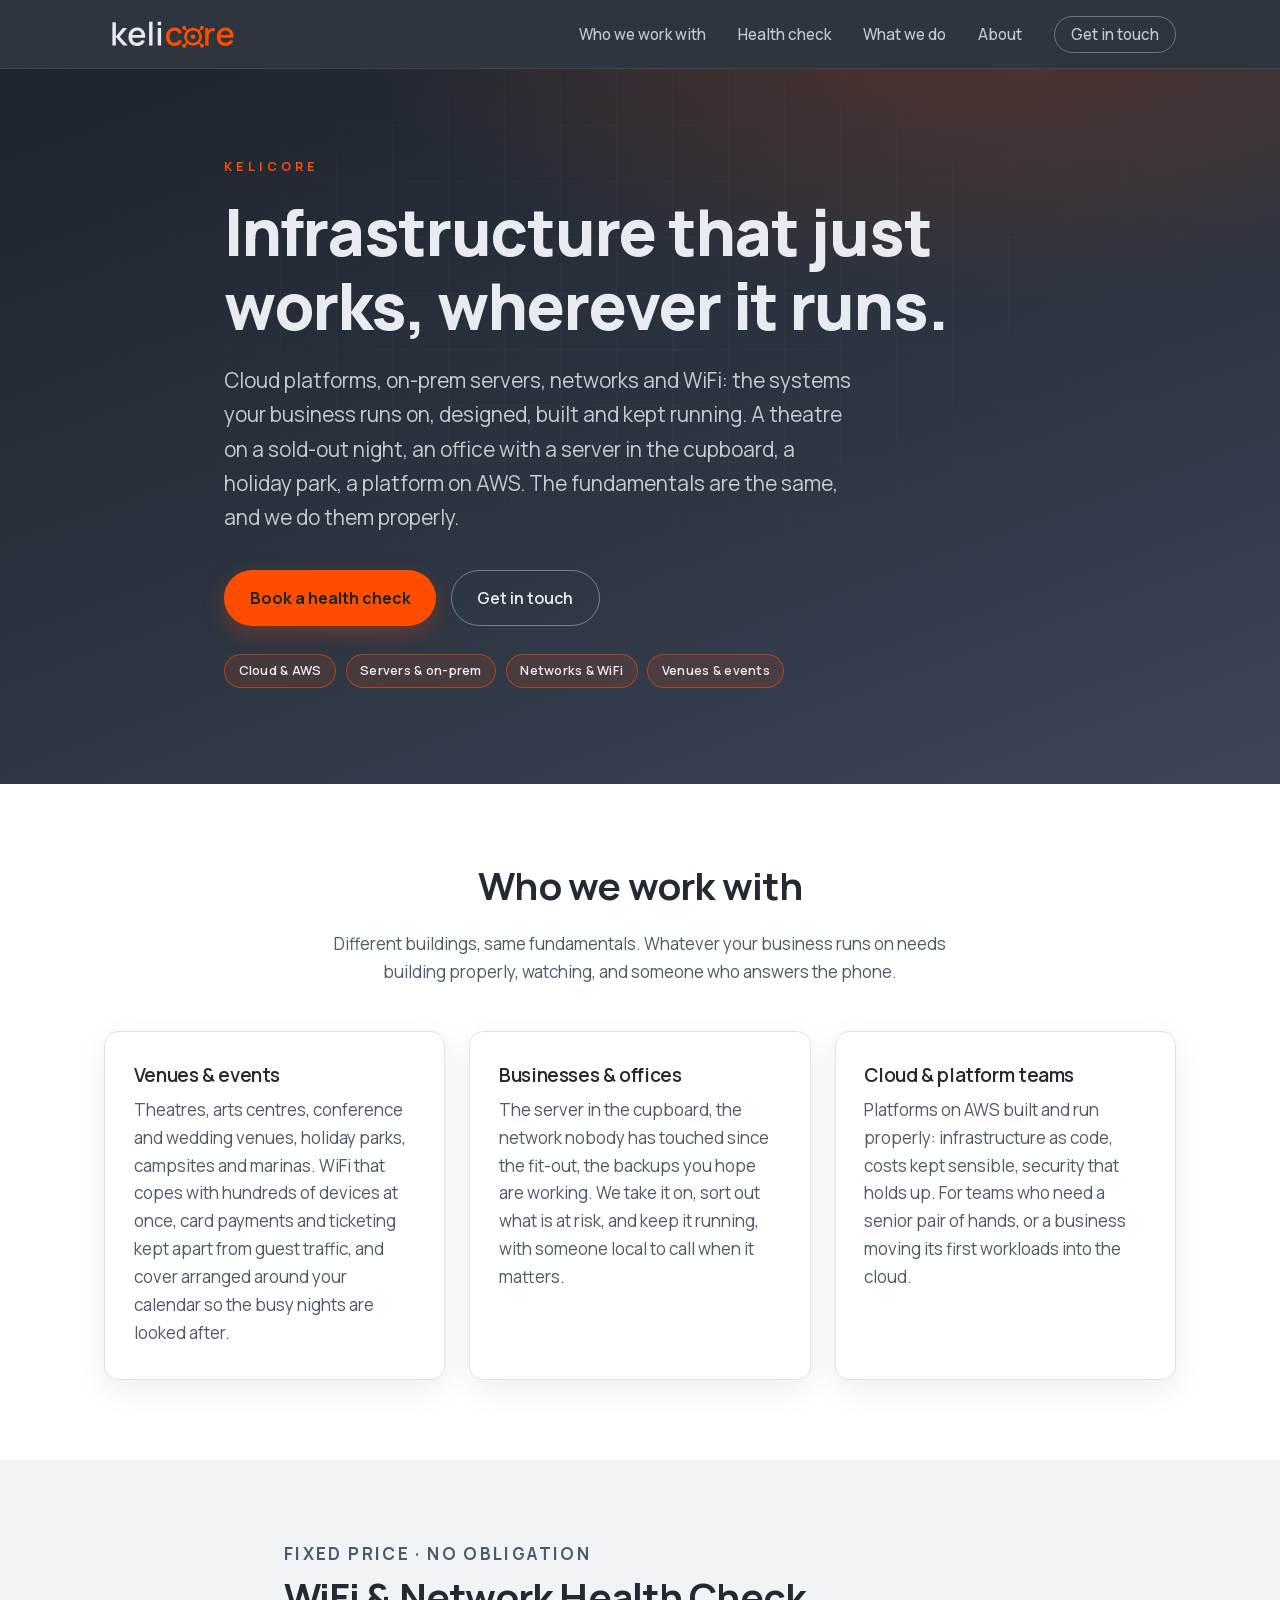
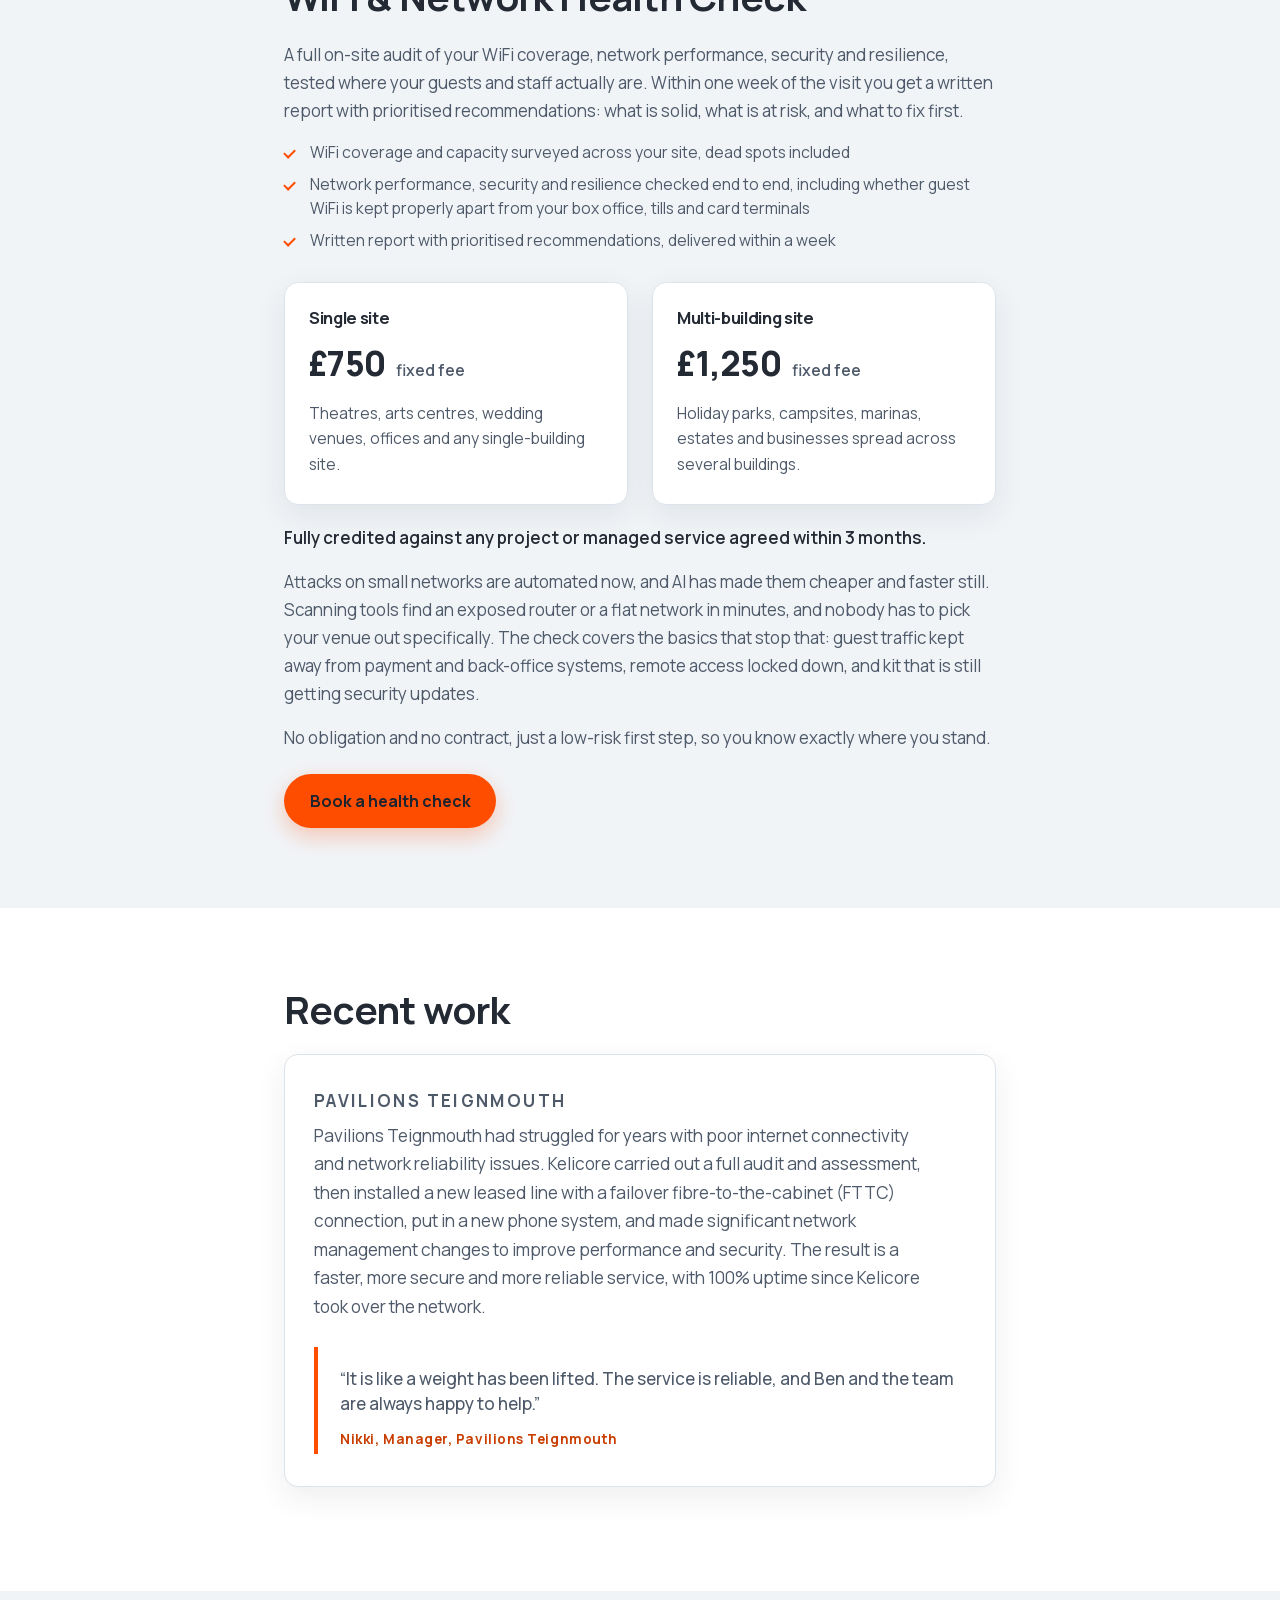
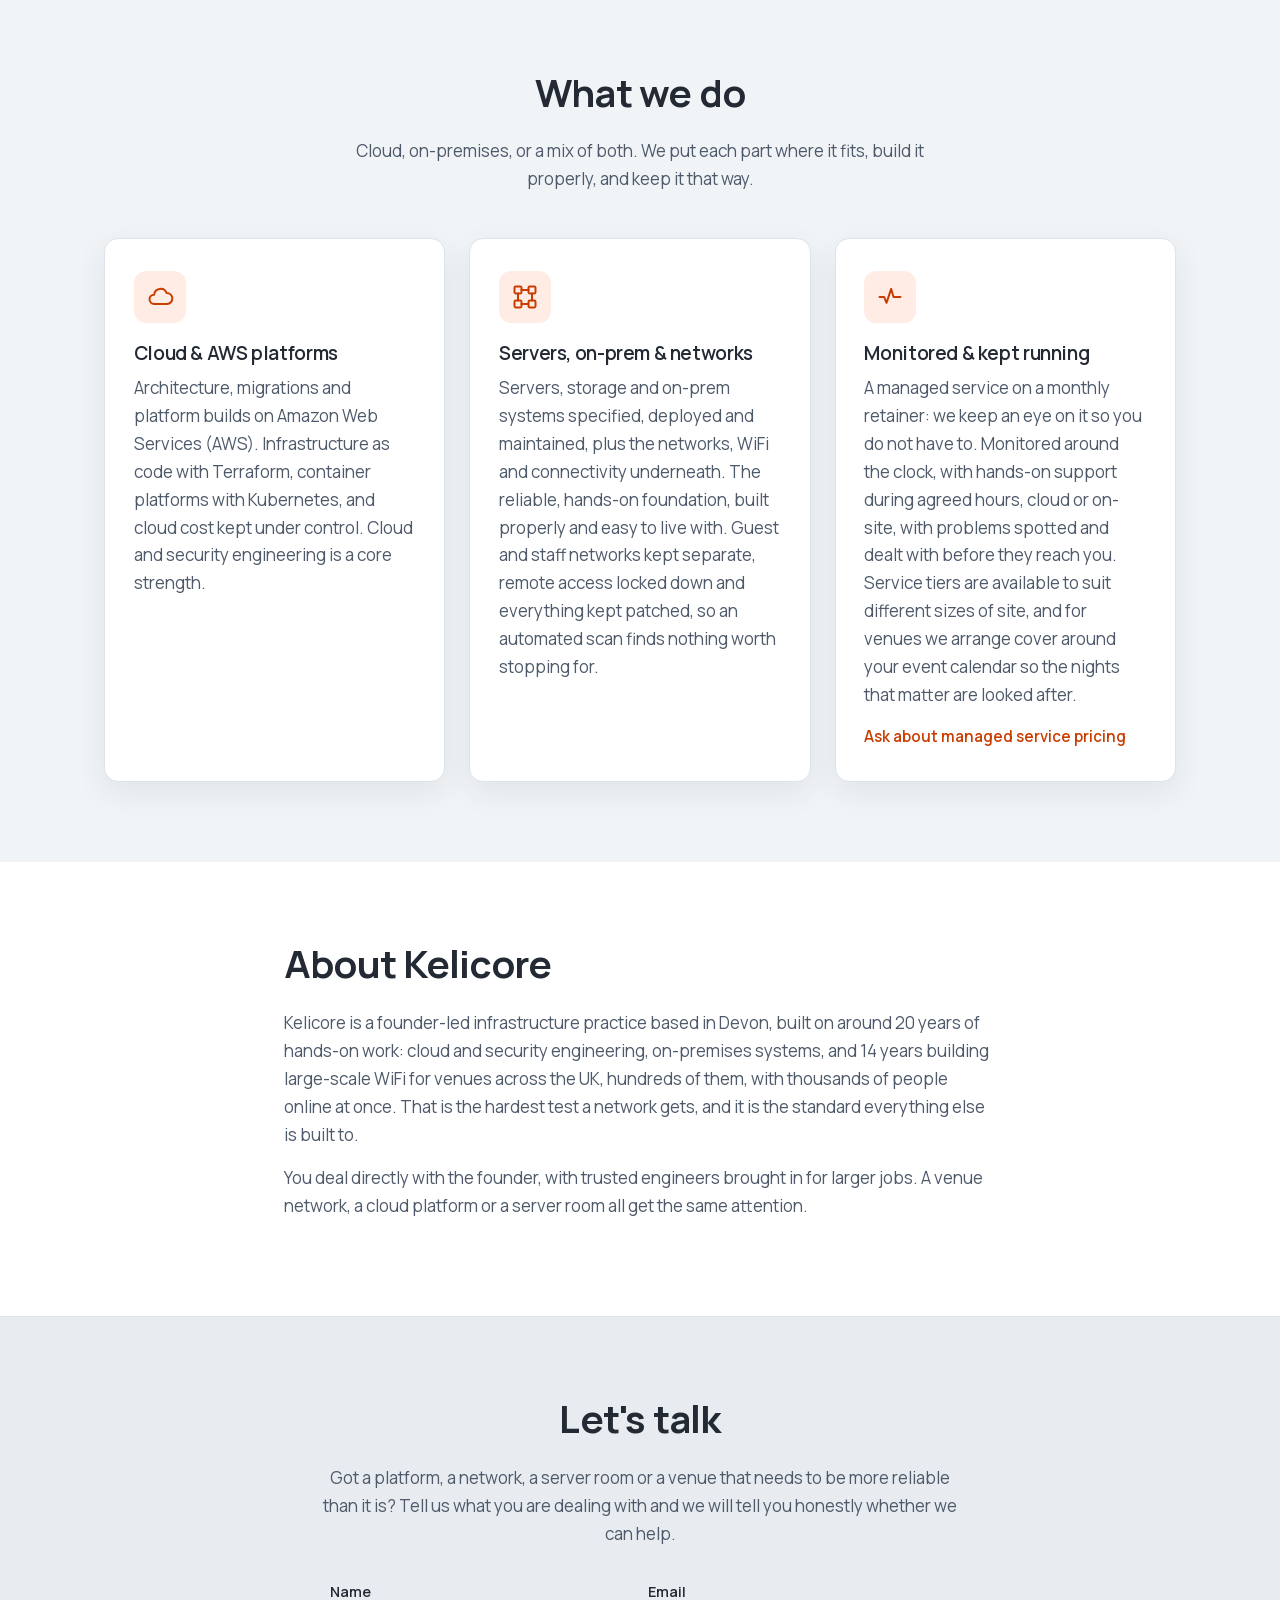
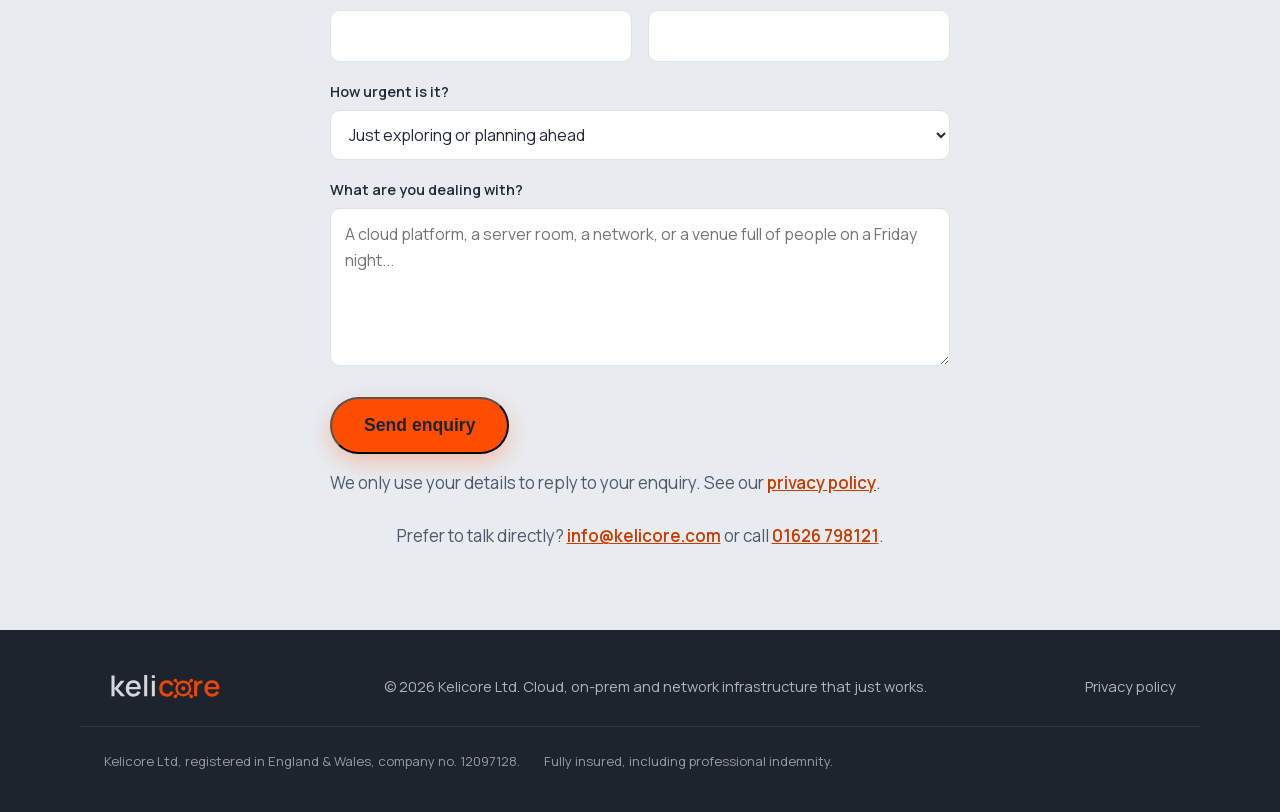
==== commit dba59217: "Tighten the who-we-work-with lead so it does not orphan a word Co-Authored-By: Claude Fable 5.1 <nor" ====
--- a/index.html
+++ b/index.html
@@ -132,8 +132,8 @@
         <h2 class="section__title section__title--center">Who we work with</h2>
         <p class="section__lead">
           Different buildings, same fundamentals. Whatever your business runs
-          on, it needs to be built properly, watched, and looked after by
-          someone who picks up the phone.
+          on needs building properly, watching, and someone who answers the
+          phone.
         </p>
         <div class="cards cards--three">
           <article class="card">
--- a/styles.css
+++ b/styles.css
@@ -291,6 +291,7 @@
   max-width: 640px;
   margin: 0 auto 2.8rem;
   text-align: center;
+  text-wrap: pretty;
 }
 
 .section p { color: var(--ink-soft); font-size: 1.06rem; }
